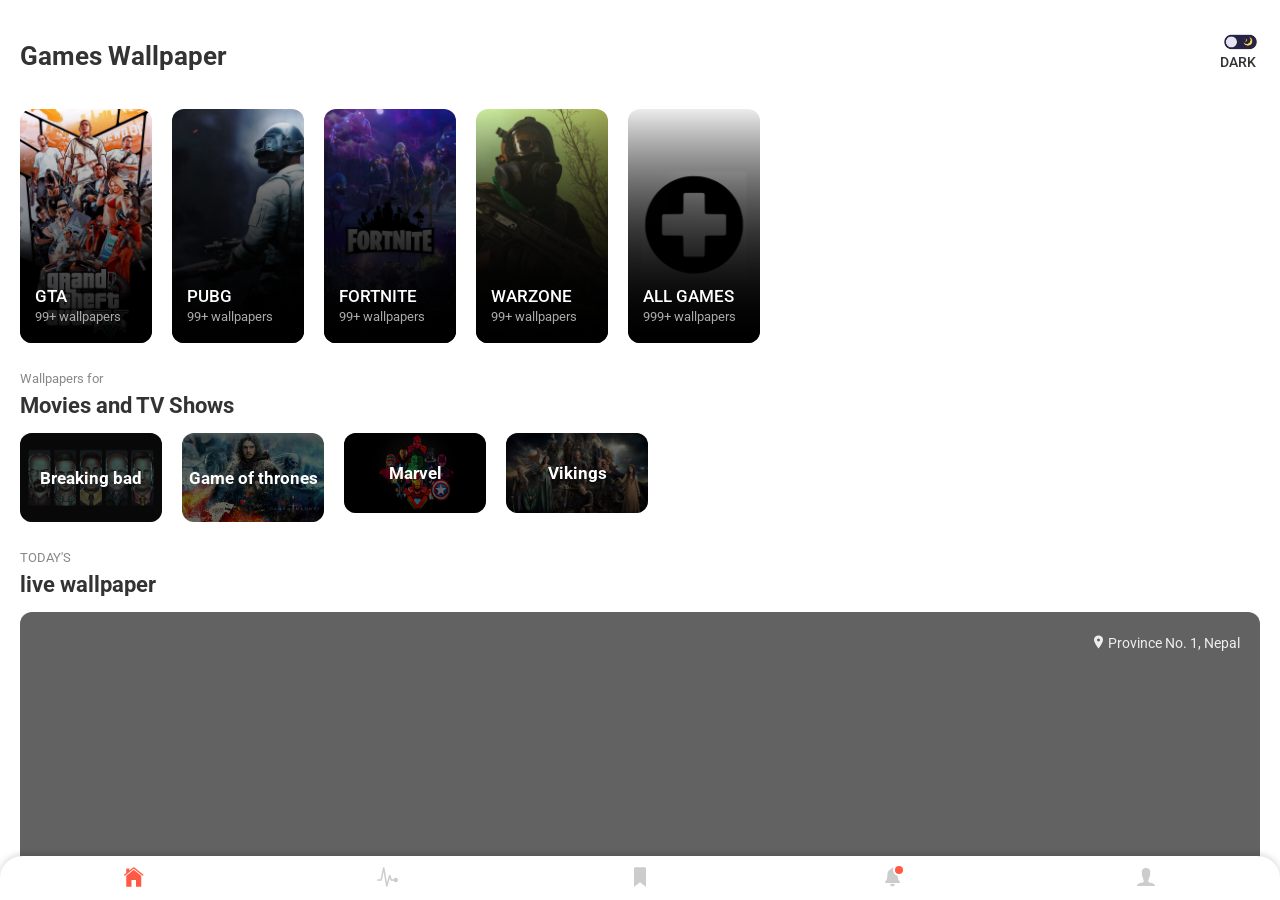
==== index.html @ e9802726 "Update index.html" ====
<!DOCTYPE html>
<html lang="en">
<head>
	<meta charset="UTF-8">
	<meta name="viewport" content="width=device-width, initial-scale=1.0">
	<meta name="apple-mobile-web-app-capable" content="yes">
	<meta name="apple-mobile-web-app-status-bar-style" content="default">
	<meta http-equiv="Content-Security-Policy" content="default-src * 'self' 'unsafe-inline' 'unsafe-eval' data: gap:">

	<link rel="icon" href="images/favicon.png">

	<link href="https://fonts.googleapis.com/css?family=Roboto:400,500,700,900&display=swap" rel="stylesheet">
	<title>WALLPAPER</title>
	<link rel="stylesheet" href="css/framework7.bundle.min.css">
	<link rel="stylesheet" href="css/ionicons.min.css">
	<link rel="stylesheet" href="css/style.css">
<style>

.page {
    background: #fff;
}

#loading {
  width: 100%;
  height: 100%;
  top: 0;
  left: 0;
  position: fixed;
  display: block;
  opacity: 0.7;
  background-color: #fff;
  z-index: 99;
  text-align: center;
}

#loading-image {
  position: absolute;
  top: 100px;
  left: 240px;
  z-index: 100;
}

</style>


</head>
<body >

	<div id="loading">
  <img id="loading-image" src="images/ajax-loader.gif" alt="Loading..." />
</div>
	<div id="app">

		<div class="view view-main view-init ios-edges" data-url="/">
			<div class="page page-home page-with-subnavbar">

				<div class="toolbar tabbar tabbar-labels toolbar-bottom">
					<div class="toolbar-inner">
						<a href="#tab-home" class="tab-link tab-link-active">
							<i class="icon ion-ios-home"></i>
						</a>
					
	                                              <a href="#tab-explore" class="tab-link">
                                        <i class="icon ion-ios-pulse"></i>
						</a>
						<a href="#tab-favorite" class="tab-link">
							<i class="icon ion-ios-bookmark"></i>
						</a>
						<a href="#tab-notification" class="tab-link">
							<span class="notification-point"></span>
							<i class="icon ion-ios-notifications"></i>
						</a>
						<a href="#tab-profile" class="tab-link">
							<i class="icon ion-ios-person"></i>
						</a>
					</div>
				</div>
				
				<div class="tabs">

					<div id="tab-home" class="tab tab-home tab-active">

						<!-- ========== TAB HOME ========== -->


						<div class="header-title">
							<div class="row">
								<div class="col-70">
									<div class="title-left">
										<span class="title-name"></span>
										<h2>Games Wallpaper</h2>
									</div>
								</div>
								<div class="col-30">
									<div class="profile-avatar">
											<a  onClick="parent.location='index-dark.html'">
											<div class="image">
												
												<img src="images/profile-dark.png" alt="">
                                                                                      
											</div>
  <h6>DARK</h6>
										</a>
									</div>
								</div>
							</div>
						</div>

						<div class="header-searchbar">
							
						</div>

						<div class="tour-category">
							<div class="swiper-container swiper-container-offset swiper-init" data-space-between="20" data-slides-per-view="auto">
								<div class="swiper-wrapper">
									<div class="swiper-slide">
										<a  onClick="parent.location='gta.html'">
											<div class="half-mask"></div>
											<img src="images/games/gta/3.jpeg" alt="">
											<div class="caption">
												<h4>GTA</h4>
												<span>99+ wallpapers</span>
											</div>
										</a>
									</div>
									<div class="swiper-slide">
								<a  onClick="parent.location='pubg.html'">
											<div class="half-mask"></div>
											<div class="half-mask"></div>
											<img src="images/games/pubg/main.jpeg" alt="">
											<div class="caption">
												<h4>PUBG</h4>
												<span>99+ wallpapers</span>
											</div>
										</a>
									</div>
									<div class="swiper-slide">
										<a  onClick="parent.location='fortnite.html'">
											<div class="half-mask"></div>
											<div class="half-mask"></div>
											<img src="images/games/fortnite/main.jpeg" alt="">
											<div class="caption">
												<h4>FORTNITE</h4>
												<span>99+ wallpapers</span>
											</div>
										</a>
									</div>
									<div class="swiper-slide">
											<a  onClick="parent.location='sasin.html'">
											<div class="half-mask"></div>
											<div class="half-mask"></div>
											<img src="images/games/warzone/main.jpeg" alt="">
											<div class="caption">
												<h4>WARZONE</h4>
												<span>99+ wallpapers</span>
											</div>
										</a>
									</div>
	<div class="swiper-slide">
											<a  onClick="parent.location='all.html'">
											<div class="half-mask"></div>
											<div class="half-mask"></div>
											<img src="images/games/more.jpeg" alt="">
											<div class="caption">
												<h4>ALL GAMES</h4>
												<span>999+ wallpapers</span>
											</div>
										</a>
									</div>
								</div>
							</div>
						</div>

						<div class="country-category">
							<div class="block-title">
								<span class="overline-title">Wallpapers for</span>
								<h3>Movies and TV Shows</h3>
							</div>
							<div class="swiper-container swiper-container-offset swiper-init" data-space-between="20" data-slides-per-view="auto">
								<div class="swiper-wrapper">
									<div class="swiper-slide">
										<a  onClick="parent.location='breaking.html'">
											<div class="full-mask"></div>
											<img src="images/movies/breaking/mian.jpeg" alt="">
											<div class="caption">
												<h4>Breaking bad</h4>
											</div>
										</a>
									</div>
									<div class="swiper-slide">
										<a  onClick="parent.location='got.html'">
											<div class="full-mask"></div>
											<img src="images/movies/got/main.jpeg" alt="">
											<div class="caption">
												<h4>Game of thrones</h4>
											</div>
										</a>
									</div>
									<div class="swiper-slide">
									<a  onClick="parent.location='marvel.html'">
											<div class="full-mask"></div>
											<img src="images/movies/marvel/main.jpeg" alt="">
											<div class="caption">
												<h4>Marvel</h4>
											</div>
										</a>
									</div>
									<div class="swiper-slide">
										<a  onClick="parent.location='vikings.html'">
											<div class="full-mask"></div>
											<img src="images/movies/vikings/main.jpeg" alt="">
											<div class="caption">
												<h4>Vikings</h4>
											</div>
										</a>
									</div>
								</div>
							</div>
						</div>

						<div class="popular-destination">
							<div class="block-title">
								<span class="overline-title">TODAY'S</span>
								<h3>live wallpaper</h3>
							</div>
							<div class="block">
								<div class="swiper-container swiper-init" data-pagination='{"el": ".swiper-pagination"}' data-space-between="20" data-slides-per-view="auto">
									<div class="swiper-pagination"></div>
									<div class="swiper-wrapper">
										<div class="swiper-slide">
											<div class="full-mask"></div>
											<img src="images/popular-destination1.jpg" alt="">
											<div class="caption">
												<a onClick="parent.location='https://i.pinimg.com/originals/2d/9d/d2/2d9dd28f3affd551d4a9cbb538f1740c.gif'"><h4 class="title-tour-large">Highest Mountain in the World</h4></a>
												<div class="rate-destination">
													<ul>
														<li><i class="icon ion-ios-star"></i></li>
														<li><i class="icon ion-ios-star"></i></li>
														<li><i class="icon ion-ios-star"></i></li>
														<li><i class="icon ion-ios-star"></i></li>
														<li><i class="icon ion-ios-star"></i></li>
														<li><span>4.5</span></li>
													</ul>
												</div>
												<div class="price-booking">
													<h5>$959 <span>/30 Days</span></h5>
												</div>
												<div class="wrap-button">
												<a  onClick="parent.location='https://i.pinimg.com/originals/2d/9d/d2/2d9dd28f3affd551d4a9cbb538f1740c.gif'">	<button class="button">Add to Plan</button> </a>
												</div>
											</div>
											<div class="location">
												<p><i class="icon ion-ios-pin"></i>Province No. 1, Nepal</p>
											</div>
										</div>
										<div class="swiper-slide">
											<div class="full-mask"></div>
											<img src="https://i.pinimg.com/originals/2d/9d/d2/2d9dd28f3affd551d4a9cbb538f1740c.gif" alt="">
											<div class="caption">
												<a href="/travel-details/"><h4 class="title-tour-large">Middle of a Beautiful Lake Tour</h4></a>
												<div class="rate-destination">
													<ul>
														<li><i class="icon ion-ios-star"></i></li>
														<li><i class="icon ion-ios-star"></i></li>
														<li><i class="icon ion-ios-star"></i></li>
														<li><i class="icon ion-ios-star"></i></li>
														<li><i class="icon ion-ios-star"></i></li>
														<li><span>4.5</span></li>
													</ul>
												</div>
												<div class="price-booking">
													<h5>$959 <span>/30 Days</span></h5>
												</div>
												<div class="wrap-button">
													<button href="https://i.pinimg.com/originals/2d/9d/d2/2d9dd28f3affd551d4a9cbb538f1740c.gif" class="button">Add to Plan</button>
												</div>
											</div>
											<div class="location">
												<p><i class="icon ion-ios-pin"></i>Province No. 1, Nepal</p>
											</div>
										</div>
										<div class="swiper-slide">
											<div class="full-mask"></div>
											<img src="images/popular-destination3.jpg" alt="">
											<div class="caption">
												<a href="/travel-details/"><h4 class="title-tour-large">Charming Underwater Park</h4></a>
												<div class="rate-destination">
													<ul>
														<li><i class="icon ion-ios-star"></i></li>
														<li><i class="icon ion-ios-star"></i></li>
														<li><i class="icon ion-ios-star"></i></li>
														<li><i class="icon ion-ios-star"></i></li>
														<li><i class="icon ion-ios-star"></i></li>
														<li><span>4.5</span></li>
													</ul>
												</div>
												<div class="price-booking">
													<h5>$959 <span>/30 Days</span></h5>
												</div>
												<div class="wrap-button">
													<button class="button">Add to Plan</button>
												</div>
											</div>
											<div class="location">
												<p><i class="icon ion-ios-pin"></i>Province No. 1, Nepal</p>
											</div>
										</div>
										<div class="swiper-slide">
											<div class="full-mask"></div>
											<img src="images/popular-destination4.jpg" alt="">
											<div class="caption">
												<a href="/travel-details/"><h4 class="title-tour-large">Down the Beauty of the Island</h4></a>
												<div class="rate-destination">
													<ul>
														<li><i class="icon ion-ios-star"></i></li>
														<li><i class="icon ion-ios-star"></i></li>
														<li><i class="icon ion-ios-star"></i></li>
														<li><i class="icon ion-ios-star"></i></li>
														<li><i class="icon ion-ios-star"></i></li>
														<li><span>4.5</span></li>
													</ul>
												</div>
												<div class="price-booking">
													<h5>$959 <span>/30 Days</span></h5>
												</div>
												<div class="wrap-button">
													<button class="button">Add to Plan</button>
												</div>
											</div>
											<div class="location">
												<p><i class="icon ion-ios-pin"></i>Province No. 1, Nepal</p>
											</div>
										</div>
									</div>
								</div>
							</div>
						</div>

						<div class="banner-offer">
							<div class="block">
								<div class="content">
									<img src="images/banner.png" alt="">
								</div>
							</div>
						</div>

						<div class="recommended-tour">
							<div class="block-title">
								<span class="overline-title">RECOMMENDED</span>
								<h3>For You</h3>
							</div>
							<div class="block">
								<div class="two-column-grid">
									<a href="/travel-details/">
										<div class="wrap-image">
											<div class="full-mask"></div>
											<img src="images/recommended1.jpg" alt="">
											<div class="caption">
												<h4>Underwater Tourism</h4>
												<div class="rate-destination">
													<ul>
														<li><i class="icon ion-ios-star"></i></li>
														<li><span>4.5</span></li>
													</ul>
												</div>
											</div>
											<div class="who-likes">
												<i class="icon ion-ios-heart"></i>
												<span>13050</span>
											</div>
										</div>
									</a>
									<a href="/travel-details/">
										<div class="wrap-image">
											<div class="full-mask"></div>
											<img src="images/recommended2.jpg" alt="">
											<div class="caption">
												<h4>The Pinnacle of Courage</h4>
												<div class="rate-destination">
													<ul>
														<li><i class="icon ion-ios-star"></i></li>
														<li><span>4.5</span></li>
													</ul>
												</div>
											</div>
											<div class="who-likes">
												<i class="icon ion-ios-heart"></i>
												<span>13050</span>
											</div>
										</div>
									</a>
									<a href="/travel-details/">
										<div class="wrap-image">
											<div class="full-mask"></div>
											<img src="images/recommended3.jpg" alt="">
											<div class="caption">
												<h4>Cliff Top Lodging With a Pool</h4>
												<div class="rate-destination">
													<ul>
														<li><i class="icon ion-ios-star"></i></li>
														<li><span>4.5</span></li>
													</ul>
												</div>
											</div>
											<div class="who-likes">
												<i class="icon ion-ios-heart"></i>
												<span>13050</span>
											</div>
										</div>
									</a>
									<a href="/travel-details/">
										<div class="wrap-image">
											<div class="full-mask"></div>
											<img src="images/recommended4.jpg" alt="">
											<div class="caption">
												<h4>The Best Ocean Waves</h4>
												<div class="rate-destination">
													<ul>
														<li><i class="icon ion-ios-star"></i></li>
														<li><span>4.5</span></li>
													</ul>
												</div>
											</div>
											<div class="who-likes">
												<i class="icon ion-ios-heart"></i>
												<span>13050</span>
											</div>
										</div>
									</a>
									<a href="/travel-details/">
										<div class="wrap-image">
											<div class="full-mask"></div>
											<img src="images/recommended5.jpg" alt="">
											<div class="caption">
												<h4>Night Culinary Tour</h4>
												<div class="rate-destination">
													<ul>
														<li><i class="icon ion-ios-star"></i></li>
														<li><span>4.5</span></li>
													</ul>
												</div>
											</div>
											<div class="who-likes">
												<i class="icon ion-ios-heart"></i>
												<span>13050</span>
											</div>
										</div>
									</a>
									<a href="/travel-details/">
										<div class="wrap-image">
											<div class="full-mask"></div>
											<img src="images/recommended6.jpg" alt="">
											<div class="caption">
												<h4>Beautiful and Cool Inn</h4>
												<div class="rate-destination">
													<ul>
														<li><i class="icon ion-ios-star"></i></li>
														<li><span>4.5</span></li>
													</ul>
												</div>
											</div>
											<div class="who-likes">
												<i class="icon ion-ios-heart"></i>
												<span>13050</span>
											</div>
										</div>
									</a>
								</div>
							</div>
						</div>

						<!-- ========== END TAB HOME ========== -->

					</div>

					<div id="tab-favorite" class="tab tab-favorite">
						<!-- ========== TAB FAVORITE ========== -->

						<div class="block-title">
							<span class="overline-title">FAVORITE</span>
							<h3>That you save</h3>
						</div>

						<div class="favorite-category">
							<div class="swiper-container swiper-container-offset swiper-init" data-space-between="20" data-slides-per-view="auto">
								<div class="swiper-wrapper">
									<div class="swiper-slide">
										<div class="content content-active">
											<span>Tour</span>
										</div>
									</div>
									<div class="swiper-slide">
										<div class="content">
											<span>Destination</span>
										</div>
									</div>
									<div class="swiper-slide">
										<div class="content">
											<span>Hotel</span>
										</div>
									</div>
									<div class="swiper-slide">
										<div class="content">
											<span>Activities</span>
										</div>
									</div>
									<div class="swiper-slide">
										<div class="content">
											<span>Restaurant</span>
										</div>
									</div>
									<div class="swiper-slide">
										<div class="content">
											<span>Lodging</span>
										</div>
									</div>
								</div>
							</div>
						</div>

						<div class="favorite-item">
							<div class="block">
								<div class="content">
									<div class="image">
										<img src="images/favorite1.jpg" alt="">
										<div class="favorite-icon">
											<i class="icon ion-ios-bookmark"></i>
										</div>
									</div>
									<div class="text">
										<a href="/travel-details/"><h4>Highest Mountain in the World</h4></a>
										<p class="location">
											<i class="icon ion-ios-pin"></i>
											Privince No. 1, Nepal
										</p>
										<div class="price-booking">
											<h5>$959 <span>/30 Days</span></h5>
										</div>
									</div>
								</div>

								<!-- divider space -->
								<div class="divider-space-content"></div>
								<!-- end divider space -->

								<div class="content">
									<div class="image">
										<img src="images/favorite2.jpg" alt="">
										<div class="favorite-icon">
											<i class="icon ion-ios-bookmark"></i>
										</div>
									</div>
									<div class="text">
										<a href="/travel-details/"><h4>Middle of a Beautiful Lake Tour</h4></a>
										<p class="location">
											<i class="icon ion-ios-pin"></i>
											Privince No. 1, Nepal
										</p>
										<div class="price-booking">
											<h5>$959 <span>/30 Days</span></h5>
										</div>
									</div>
								</div>

								<!-- divider space -->
								<div class="divider-space-content"></div>
								<!-- end divider space -->

								<div class="content">
									<div class="image">
										<img src="images/favorite3.jpg" alt="">
										<div class="favorite-icon">
											<i class="icon ion-ios-bookmark"></i>
										</div>
									</div>
									<div class="text">
										<a href="/travel-details/"><h4>Charming Underwater Park</h4></a>
										<p class="location">
											<i class="icon ion-ios-pin"></i>
											Privince No. 1, Nepal
										</p>
										<div class="price-booking">
											<h5>$959 <span>/30 Days</span></h5>
										</div>
									</div>
								</div>

								<!-- divider space -->
								<div class="divider-space-content"></div>
								<!-- end divider space -->

								<div class="content">
									<div class="image">
										<img src="images/favorite4.jpg" alt="">
										<div class="favorite-icon">
											<i class="icon ion-ios-bookmark"></i>
										</div>
									</div>
									<div class="text">
										<a href="/travel-details/"><h4>Charming Sunset Dots</h4></a>
										<p class="location">
											<i class="icon ion-ios-pin"></i>
											Privince No. 1, Nepal
										</p>
										<div class="price-booking">
											<h5>$959 <span>/30 Days</span></h5>
										</div>
									</div>
								</div>

							</div>
						</div>
						<!-- ========== END TAB FAVORITE ========== -->
					</div>

					<div id="tab-explore" class="tab tab-explore">
						<!-- ========== TAB EXPLORE ========== -->

						<div class="explore-header-slide">
							<div class="block-title">
								<span class="overline-title">EXPLORE</span>
								<h3>Explore the world</h3>
							</div>

							<div class="swiper-container swiper-container-offset swiper-init" data-space-between="20" data-slides-per-view="auto">
								<div class="swiper-wrapper">
									<div class="swiper-slide">
										<div class="half-mask half-mask-v"></div>
										<img src="images/mountain.jpg" alt="">
										<div class="caption">
											<h2>Explore Mountain</h2>
											<p>Explore mountains together around the world</p>
										</div>
									</div>
									<div class="swiper-slide">
										<div class="half-mask half-mask-v"></div>
										<img src="images/forest.jpg" alt="">
										<div class="caption">
											<h2>Explore Forest</h2>
											<p>Explore the Forest through various recreational activities</p>
										</div>
									</div>
									<div class="swiper-slide">
										<div class="half-mask half-mask-v"></div>
										<img src="images/beach.jpg" alt="">
										<div class="caption">
											<h2>Explore Beach</h2>
											<p>The best beaches & islands to explore</p>
										</div>
									</div>
								</div>
							</div>
						</div>

						<div class="explore-too">
							<div class="block-title">
								<h3>Explore Too</h3>
							</div>
							<div class="swiper-container swiper-container-offset swiper-init" data-space-between="20" data-slides-per-view="auto">
								<div class="swiper-wrapper">
									<div class="swiper-slide">
										<a href="/explore-category-place/">
											<div class="half-mask"></div>
											<img src="images/explore-too1.jpg" alt="">
											<div class="caption">
												<h4>Hotels</h4>
												<span>98 Hotels</span>
											</div>
										</a>
									</div>
									<div class="swiper-slide">
										<a href="/explore-category-place/">
											<div class="half-mask"></div>
											<img src="images/explore-too2.jpg" alt="">
											<div class="caption">
												<h4>Restaurants</h4>
												<span>210 Restaurants</span>
											</div>
										</a>
									</div>
									<div class="swiper-slide">
										<a href="/explore-category-place/">
											<div class="half-mask"></div>
											<img src="images/explore-too3.jpg" alt="">
											<div class="caption">
												<h4>Tours</h4>
												<span>1040 Tours</span>
											</div>
										</a>
									</div>
									<div class="swiper-slide">
										<a href="/explore-category-place/">
											<div class="half-mask"></div>
											<img src="images/explore-too4.jpg" alt="">
											<div class="caption">
												<h4>Lodging</h4>
												<span>140 Lodging</span>
											</div>
										</a>
									</div>
									<div class="swiper-slide">
										<a href="/explore-category-place/">
											<div class="half-mask"></div>
											<img src="images/explore-too5.jpg" alt="">
											<div class="caption">
												<h4>Activities</h4>
												<span>1400 Activities</span>
											</div>
										</a>
									</div>
								</div>
							</div>
						</div>

						<div class="country-category">
							<div class="block-title">
								<h3>Popular Destinations</h3>
							</div>
							<div class="swiper-container swiper-container-offset swiper-init" data-space-between="20" data-slides-per-view="auto">
								<div class="swiper-wrapper">
									<div class="swiper-slide">
										<a href="/country-details/">
											<div class="full-mask"></div>
											<img src="images/africa.jpg" alt="">
											<div class="caption">
												<h4>Africa</h4>
												<span>98 Tours</span>
											</div>
										</a>
									</div>
									<div class="swiper-slide">
										<a href="/country-details/">
											<div class="full-mask"></div>
											<img src="images/australia.jpg" alt="">
											<div class="caption">
												<h4>Australia</h4>
												<span>98 Tours</span>
											</div>
										</a>
									</div>
									<div class="swiper-slide">
										<a href="/country-details/">
											<div class="full-mask"></div>
											<img src="images/maldives.jpg" alt="">
											<div class="caption">
												<h4>Maldives</h4>
												<span>98 Tours</span>
											</div>
										</a>
									</div>
									<div class="swiper-slide">
										<a href="/country-details/">
											<div class="full-mask"></div>
											<img src="images/japan.jpg" alt="">
											<div class="caption">
												<h4>Japan</h4>
												<span>98 Tours</span>
											</div>
										</a>
									</div>
								</div>
							</div>
						</div>

						<div class="banner-offer">
							<div class="block">
								<div class="content">
									<img src="images/banner.png" alt="">
								</div>
							</div>
						</div>

						<div class="recommended-hotel">
							<div class="block-title">
								<h3>Recommended Hotel</h3>
							</div>
							<div class="swiper-container swiper-container-offset swiper-init" data-space-between="20" data-slides-per-view="auto">
								<div class="swiper-wrapper">
									<div class="swiper-slide">
										<img src="images/hotel-h1.jpg" alt="">
										<div class="text">
											<p class="location">
												<i class="icon ion-ios-pin"></i>
												South Africa
											</p>
											<h4>National Hotel of Africa</h4>
											<div class="price-booking">
												<h5>$95 <span>/Night</span></h5>
											</div>
										</div>
									</div>
									<div class="swiper-slide">
										<img src="images/hotel-h2.jpg" alt="">
										<div class="text">
											<p class="location">
												<i class="icon ion-ios-pin"></i>
												Australia
											</p>
											<h4>Little Airport Hotel</h4>
											<div class="price-booking">
												<h5>$105 <span>/Night</span></h5>
											</div>
										</div>
									</div>
									<div class="swiper-slide">
										<img src="images/hotel-h3.jpg" alt="">
										<div class="text">
											<p class="location">
												<i class="icon ion-ios-pin"></i>
												Maldivies
											</p>
											<h4>Panorama Hotel</h4>
											<div class="price-booking">
												<h5>$97 <span>/Night</span></h5>
											</div>
										</div>
									</div>
								</div>
							</div>
						</div>

						<!-- ========== END TAB EXPLORE ========== -->
					</div>

					<div id="tab-notification" class="tab tab-notification">
						<!-- ========== TAB NOTIFICATION ========== -->
						<div class="notifi">
							<div class="block">
								<div class="block-title">
									<div class="overline-title">
										<span>2 MIN AGO</span>
									</div>
								</div>
								<div class="content">
									<div class="notifi-icon">
										<i class="icon ion-ios-pricetag"></i>
									</div>
									<div class="text">
										<span class="notification-point"></span>
										<h5>Special offer - Up to 75%</h5>
										<p>Lorem ipsum dolor sit amet, consectetur adipisicing elit. Odio, libero.</p>
									</div>
								</div>

								<div class="block-title no-margin-horizontal">
									<div class="overline-title">
										<span>TODAY</span>
									</div>
								</div>
								<div class="content">
									<div class="notifi-icon">
										<i class="icon ion-ios-pricetags"></i>
									</div>
									<div class="text">
										<span class="notification-point"></span>
										<h5>Get flat 20% discount</h5>
										<p>Lorem ipsum dolor sit amet, consectetur adipisicing elit. Odio, libero.</p>
									</div>
								</div>

								<!-- divider space -->
								<div class="divider-space-text"></div>
								<!-- end divider space -->

								<div class="content">
									<div class="notifi-icon">
										<i class="icon ion-ios-sunny"></i>
									</div>
									<div class="text">
										<span class="notification-point"></span>
										<h5>Special offer - Summer sale</h5>
										<p>Lorem ipsum dolor sit amet, consectetur adipisicing elit. Odio, libero.</p>
									</div>
								</div>

								<div class="block-title no-margin-horizontal">
									<div class="overline-title">
										<span>3 DAYS AGO</span>
									</div>
								</div>
								<div class="content">
									<div class="notifi-icon">
										<i class="icon ion-ios-pricetag"></i>
									</div>
									<div class="text">
										<h5>Mega travel sale</h5>
										<p>Lorem ipsum dolor sit amet, consectetur adipisicing elit. Odio, libero.</p>
									</div>
								</div>

								<!-- divider space -->
								<div class="divider-space-text"></div>
								<!-- end divider space -->

								<div class="content">
									<div class="notifi-icon">
										<i class="icon ion-ios-bed"></i>
									</div>
									<div class="text">
										<h5>Special offer - Nature hotel</h5>
										<p>Lorem ipsum dolor sit amet, consectetur adipisicing elit. Odio, libero.</p>
									</div>
								</div>

								<!-- divider space -->
								<div class="divider-space-text"></div>
								<!-- end divider space -->

								<div class="content">
									<div class="notifi-icon">
										<i class="icon ion-ios-pin"></i>
									</div>
									<div class="text">
										<h5>Africa only - Get all activities</h5>
										<p>Lorem ipsum dolor sit amet, consectetur adipisicing elit. Odio, libero.</p>
									</div>
								</div>
							</div>
						</div>
						<!-- ========== END TAB NOTIFICATION ========== -->
					</div>

					<div id="tab-profile" class="tab tab-profile">
						<!-- ========== TAB PROFILE ========== -->
						<div class="header-image">
							<img src="images/bg-profile.jpg" alt="">
						</div>
						<div class="profile-avatar-name">
							<div class="block">
								<img src="images/profile.jpg" alt="">
								<ul>
									<li>
										<div class="title-name">
											<h4>Brezee Tomsk</h4>
											<div class="location">
												<p><i class="icon ion-ios-pin"></i>Province No. 1, Nepal</p>
											</div>
										</div>
									</li>
									<li>
										<div class="icon-edit">
											<a href="/profile-settings/">
												<i class="icon ion-ios-settings"></i>
											</a>
										</div>
									</li>
								</ul>
							</div>
						</div>
						<div class="profile-statistics">
							<div class="block">
								<div class="row">
									<div class="col-33">
										<div class="content">
											<h5>35</h5>
											<p>Trips</p>
										</div>
									</div>
									<div class="col-33">
										<div class="content">
											<h5>90</h5>
											<p>Favorites</p>
										</div>
									</div>
									<div class="col-33">
										<div class="content">
											<h5>211</h5>
											<p>Photos</p>
										</div>
									</div>
								</div>
							</div>
						</div>

						<div class="trip-history">
							<div class="block-title">
								<h3>My Trip History</h3>
							</div>
							<div class="swiper-container swiper-container-offset swiper-init" data-space-between="20" data-slides-per-view="auto">
								<div class="swiper-wrapper">
									<div class="swiper-slide">
										<div class="half-mask"></div>
										<img src="images/mountain.jpg" alt="">
										<div class="caption">
											<h4>Mountain</h4>
											<div class="location">
												<p><i class="icon ion-ios-pin"></i>Japan</p>
											</div>
										</div>
										<div class="trip-amount">
											<span><i class="icon ion-ios-checkbox-outline"></i>5</span>
										</div>
									</div>
									<div class="swiper-slide">
										<div class="half-mask"></div>
										<img src="images/beach.jpg" alt="">
										<div class="caption">
											<h4>Beach</h4>
											<div class="location">
												<p><i class="icon ion-ios-pin"></i>New York</p>
											</div>
										</div>
										<div class="trip-amount">
											<span><i class="icon ion-ios-checkbox-outline"></i>10</span>
										</div>
									</div>
									<div class="swiper-slide">
										<div class="half-mask"></div>
										<img src="images/landscape.jpg" alt="">
										<div class="caption">
											<h4>Landscape</h4>
											<div class="location">
												<p><i class="icon ion-ios-pin"></i>India</p>
											</div>
										</div>
										<div class="trip-amount">
											<span><i class="icon ion-ios-checkbox-outline"></i>25</span>
										</div>
									</div>
									<div class="swiper-slide">
										<div class="half-mask"></div>
										<img src="images/forest.jpg" alt="">
										<div class="caption">
											<h4>Forest</h4>
											<div class="location">
												<p><i class="icon ion-ios-pin"></i>India</p>
											</div>
										</div>
										<div class="trip-amount">
											<span><i class="icon ion-ios-checkbox-outline"></i>3</span>
										</div>
									</div>
								</div>
							</div>
						</div>

						<div class="banner-offer">
							<div class="block">
								<div class="content">
									<img src="images/banner.png" alt="">
								</div>
							</div>
						</div>

						<div class="menu-list">
							<div class="block">
								<div class="list">
									<ul>
										<li>
											<a href="/gallery/" class="item-link item-content">
												<div class="item-media"><i class="icon ion-ios-images"></i></div>
												<div class="item-inner">
													<div class="item-title">My Gallery</div>
												</div>
											</a>
										</li>
										<li>
											<a href="/notification/" class="item-link item-content">
												<div class="item-media"><i class="icon ion-ios-notifications"></i></div>
												<div class="item-inner">
													<div class="item-title">Notification</div>
												</div>
											</a>
										</li>
										<li>
											<a href="/language/" class="item-link item-content">
												<div class="item-media"><i class="icon ion-ios-globe"></i></div>
												<div class="item-inner">
													<div class="item-title">Language</div>
													<div class="item-after">English</div>
												</div>
											</a>
										</li>
										<li>
											<a href="/settings/" class="item-link item-content">
												<div class="item-media"><i class="icon ion-ios-settings"></i></div>
												<div class="item-inner">
													<div class="item-title">Settings</div>
												</div>
											</a>
										</li>
									</ul>
								</div>

								<!-- divider space -->
								<div class="divider-space-text"></div>
								<!-- end divider space -->

								<div class="list">
									<ul>
										<li>
											<a href="/privacy/" class="item-link item-content">
												<div class="item-media"><i class="icon ion-ios-lock"></i></div>
												<div class="item-inner">
													<div class="item-title">Privacy</div>
												</div>
											</a>
										</li>
										<li>
											<a href="/help/" class="item-link item-content">
												<div class="item-media"><i class="icon ion-ios-help-circle-outline"></i></div>
												<div class="item-inner">
													<div class="item-title">Help</div>
												</div>
											</a>
										</li>
										<li>
											<a href="/about-us/" class="item-link item-content">
												<div class="item-media"><i class="icon ion-ios-information-circle-outline"></i></div>
												<div class="item-inner">
													<div class="item-title">About Us</div>
												</div>
											</a>
										</li>
										<li>
											<a href="#" class="item-link item-content">
												<div class="item-media"><i class="icon ion-ios-log-out"></i></div>
												<div class="item-inner">
													<div class="item-title">Logout</div>
												</div>
											</a>
										</li>
									</ul>
								</div>
							</div>
						</div>
						<!-- ========== END TAB PROFILE ========== -->
					</div>

				</div>
				
			</div>
		</div>
	</div>

	<!-- script -->
<script>
  $(window).load(function() {
    $('#loading').hide();
  });
</script>
	<script src="js/framework7.bundle.min.js"></script>
	<script src="js/routes.js"></script>
	<script src="js/app.js"></script>
	<!-- end script -->

</body>
</html>
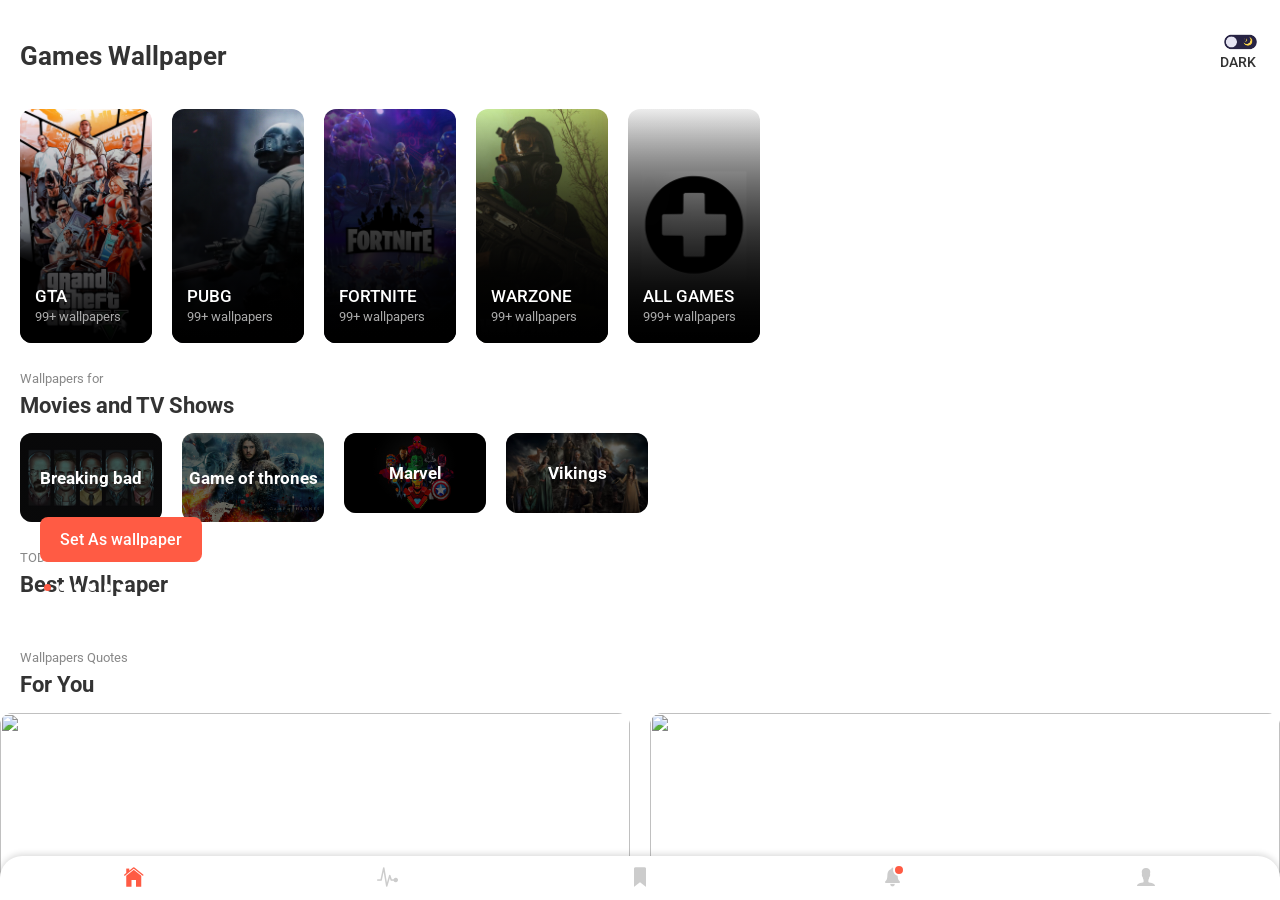
==== commit bf76e048: "Update index.html" ====
--- a/index.html
+++ b/index.html
@@ -47,7 +47,7 @@
 <body >
 
 	<div id="loading">
-  <img id="loading-image" src="images/ajax-loader.gif" alt="Loading..." />
+  <img id="loading-image" src="spin.gif" alt="Loading..." />
 </div>
 	<div id="app">
 
@@ -221,254 +221,241 @@
 						<div class="popular-destination">
 							<div class="block-title">
 								<span class="overline-title">TODAY'S</span>
-								<h3>live wallpaper</h3>
+								<h3>Best Wallpaper</h3>
 							</div>
 							<div class="block">
 								<div class="swiper-container swiper-init" data-pagination='{"el": ".swiper-pagination"}' data-space-between="20" data-slides-per-view="auto">
 									<div class="swiper-pagination"></div>
 									<div class="swiper-wrapper">
 										<div class="swiper-slide">
-											<div class="full-mask"></div>
-											<img src="images/popular-destination1.jpg" alt="">
-											<div class="caption">
-												<a onClick="parent.location='https://i.pinimg.com/originals/2d/9d/d2/2d9dd28f3affd551d4a9cbb538f1740c.gif'"><h4 class="title-tour-large">Highest Mountain in the World</h4></a>
-												<div class="rate-destination">
-													<ul>
-														<li><i class="icon ion-ios-star"></i></li>
-														<li><i class="icon ion-ios-star"></i></li>
-														<li><i class="icon ion-ios-star"></i></li>
-														<li><i class="icon ion-ios-star"></i></li>
-														<li><i class="icon ion-ios-star"></i></li>
-														<li><span>4.5</span></li>
-													</ul>
-												</div>
-												<div class="price-booking">
-													<h5>$959 <span>/30 Days</span></h5>
-												</div>
+									
+											<img src="images/home/best/1.jpeg" alt="">
+											<div class="caption">
+											
+												<div class="rate-destination">
+											
+												</div>
+												
 												<div class="wrap-button">
-												<a  onClick="parent.location='https://i.pinimg.com/originals/2d/9d/d2/2d9dd28f3affd551d4a9cbb538f1740c.gif'">	<button class="button">Add to Plan</button> </a>
+												<a  onClick="parent.location='images/home/best/1.jpeg'">	<button class="button">Set As wallpaper</button> </a>
 												</div>
 											</div>
 											<div class="location">
-												<p><i class="icon ion-ios-pin"></i>Province No. 1, Nepal</p>
 											</div>
 										</div>
 										<div class="swiper-slide">
-											<div class="full-mask"></div>
-											<img src="https://i.pinimg.com/originals/2d/9d/d2/2d9dd28f3affd551d4a9cbb538f1740c.gif" alt="">
-											<div class="caption">
-												<a href="/travel-details/"><h4 class="title-tour-large">Middle of a Beautiful Lake Tour</h4></a>
-												<div class="rate-destination">
-													<ul>
-														<li><i class="icon ion-ios-star"></i></li>
-														<li><i class="icon ion-ios-star"></i></li>
-														<li><i class="icon ion-ios-star"></i></li>
-														<li><i class="icon ion-ios-star"></i></li>
-														<li><i class="icon ion-ios-star"></i></li>
-														<li><span>4.5</span></li>
-													</ul>
-												</div>
-												<div class="price-booking">
-													<h5>$959 <span>/30 Days</span></h5>
-												</div>
+									
+											<img src="images/home/best/2.jpeg" alt="">
+											<div class="caption">
+											
+												<div class="rate-destination">
+											
+												</div>
+												
 												<div class="wrap-button">
-													<button href="https://i.pinimg.com/originals/2d/9d/d2/2d9dd28f3affd551d4a9cbb538f1740c.gif" class="button">Add to Plan</button>
+												<a  onClick="parent.location='images/home/best/2.jpeg'">	<button class="button">Set As wallpaper</button> </a>
 												</div>
 											</div>
 											<div class="location">
-												<p><i class="icon ion-ios-pin"></i>Province No. 1, Nepal</p>
 											</div>
 										</div>
 										<div class="swiper-slide">
-											<div class="full-mask"></div>
-											<img src="images/popular-destination3.jpg" alt="">
-											<div class="caption">
-												<a href="/travel-details/"><h4 class="title-tour-large">Charming Underwater Park</h4></a>
-												<div class="rate-destination">
-													<ul>
-														<li><i class="icon ion-ios-star"></i></li>
-														<li><i class="icon ion-ios-star"></i></li>
-														<li><i class="icon ion-ios-star"></i></li>
-														<li><i class="icon ion-ios-star"></i></li>
-														<li><i class="icon ion-ios-star"></i></li>
-														<li><span>4.5</span></li>
-													</ul>
-												</div>
-												<div class="price-booking">
-													<h5>$959 <span>/30 Days</span></h5>
-												</div>
+									
+											<img src="images/home/best/3.jpeg" alt="">
+											<div class="caption">
+										
+												<div class="rate-destination">
+											
+												</div>
+												
 												<div class="wrap-button">
-													<button class="button">Add to Plan</button>
+												<a  onClick="parent.location='images/home/best/3.jpeg'">	<button class="button">Set As wallpaper</button> </a>
 												</div>
 											</div>
 											<div class="location">
-												<p><i class="icon ion-ios-pin"></i>Province No. 1, Nepal</p>
 											</div>
 										</div>
 										<div class="swiper-slide">
-											<div class="full-mask"></div>
-											<img src="images/popular-destination4.jpg" alt="">
-											<div class="caption">
-												<a href="/travel-details/"><h4 class="title-tour-large">Down the Beauty of the Island</h4></a>
-												<div class="rate-destination">
-													<ul>
-														<li><i class="icon ion-ios-star"></i></li>
-														<li><i class="icon ion-ios-star"></i></li>
-														<li><i class="icon ion-ios-star"></i></li>
-														<li><i class="icon ion-ios-star"></i></li>
-														<li><i class="icon ion-ios-star"></i></li>
-														<li><span>4.5</span></li>
-													</ul>
-												</div>
-												<div class="price-booking">
-													<h5>$959 <span>/30 Days</span></h5>
-												</div>
+									
+											<img src="images/home/best/4.jpeg" alt="">
+											<div class="caption">
+												
+												<div class="rate-destination">
+											
+												</div>
+												
 												<div class="wrap-button">
-													<button class="button">Add to Plan</button>
+												<a  onClick="parent.location='images/home/best/4.jpeg'">	<button class="button">Set as wallpaper</button> </a>
 												</div>
 											</div>
 											<div class="location">
-												<p><i class="icon ion-ios-pin"></i>Province No. 1, Nepal</p>
-											</div>
-										</div>
-									</div>
-								</div>
-							</div>
-						</div>
-
-						<div class="banner-offer">
-							<div class="block">
-								<div class="content">
-									<img src="images/banner.png" alt="">
-								</div>
-							</div>
-						</div>
+											</div>
+										</div>
+										<div class="swiper-slide">
+									
+											<img src="images/home/best/5.jpeg" alt="">
+											<div class="caption">
+												
+												<div class="rate-destination">
+											
+												</div>
+												
+												<div class="wrap-button">
+												<a  onClick="parent.location='images/home/best/5.jpeg'">	<button class="button">Set As wallpaper</button> </a>
+												</div>
+											</div>
+											<div class="location">
+											</div>
+										</div>
+										<div class="swiper-slide">
+									
+											<img src="images/home/best/6.jpeg" alt="">
+											<div class="caption">
+										
+												<div class="rate-destination">
+											
+												</div>
+												
+												<div class="wrap-button">
+												<a  onClick="parent.location='images/home/best/6.jpeg'">	<button class="button">Set As wallpaper</button> </a>
+												</div>
+											</div>
+											<div class="location">
+											</div>
+										</div>
+									</div>
+								</div>
+							</div>
+						</div>
+
+				
 
 						<div class="recommended-tour">
 							<div class="block-title">
-								<span class="overline-title">RECOMMENDED</span>
+								<span class="overline-title">Wallpapers Quotes</span>
 								<h3>For You</h3>
-							</div>
-							<div class="block">
+
+							</div>
+
+							
 								<div class="two-column-grid">
-									<a href="/travel-details/">
+							<a  onClick="parent.location='images/home/qt/1.jpeg'">
 										<div class="wrap-image">
-											<div class="full-mask"></div>
-											<img src="images/recommended1.jpg" alt="">
-											<div class="caption">
-												<h4>Underwater Tourism</h4>
+										
+											<img src="images/home/qt/1.jpeg" alt="">
+											<div class="caption">
+												<h4></h4>
 												<div class="rate-destination">
 													<ul>
-														<li><i class="icon ion-ios-star"></i></li>
-														<li><span>4.5</span></li>
+														
+														<li><span></span></li>
 													</ul>
 												</div>
 											</div>
 											<div class="who-likes">
-												<i class="icon ion-ios-heart"></i>
-												<span>13050</span>
+												
+												<span></span>
 											</div>
 										</div>
 									</a>
-									<a href="/travel-details/">
+									<a  onClick="parent.location='images/home/qt/2.jpeg'">
 										<div class="wrap-image">
-											<div class="full-mask"></div>
-											<img src="images/recommended2.jpg" alt="">
-											<div class="caption">
-												<h4>The Pinnacle of Courage</h4>
+										
+											<img src="images/home/qt/2.jpeg" alt="">
+											<div class="caption">
+												<h4></h4>
 												<div class="rate-destination">
 													<ul>
-														<li><i class="icon ion-ios-star"></i></li>
-														<li><span>4.5</span></li>
+														
+														<li><span></span></li>
 													</ul>
 												</div>
 											</div>
 											<div class="who-likes">
-												<i class="icon ion-ios-heart"></i>
-												<span>13050</span>
+												
+												<span></span>
 											</div>
 										</div>
 									</a>
-									<a href="/travel-details/">
+									<a  onClick="parent.location='images/home/qt/3.jpeg'">
+								<div class="wrap-image">
+										
+											<img src="images/home/qt/3.jpeg" alt="">
+											<div class="caption">
+												<h4></h4>
+												<div class="rate-destination">
+													<ul>
+														
+														<li><span></span></li>
+													</ul>
+												</div>
+											</div>
+											<div class="who-likes">
+												
+												<span></span>
+											</div>
+										</div>
+									</a>
+									<a  onClick="parent.location='images/home/qt/4.jpeg'">
 										<div class="wrap-image">
-											<div class="full-mask"></div>
-											<img src="images/recommended3.jpg" alt="">
-											<div class="caption">
-												<h4>Cliff Top Lodging With a Pool</h4>
+										
+											<img src="images/home/qt/4.jpeg" alt="">
+											<div class="caption">
+												<h4></h4>
 												<div class="rate-destination">
 													<ul>
-														<li><i class="icon ion-ios-star"></i></li>
-														<li><span>4.5</span></li>
+														
+														<li><span></span></li>
 													</ul>
 												</div>
 											</div>
 											<div class="who-likes">
-												<i class="icon ion-ios-heart"></i>
-												<span>13050</span>
+												
+												<span></span>
 											</div>
 										</div>
 									</a>
-									<a href="/travel-details/">
+								<a  onClick="parent.location='images/home/qt/5.jpeg'">
 										<div class="wrap-image">
-											<div class="full-mask"></div>
-											<img src="images/recommended4.jpg" alt="">
-											<div class="caption">
-												<h4>The Best Ocean Waves</h4>
+										
+											<img src="images/home/qt/5.jpeg" alt="">
+											<div class="caption">
+												<h4></h4>
 												<div class="rate-destination">
 													<ul>
-														<li><i class="icon ion-ios-star"></i></li>
-														<li><span>4.5</span></li>
+														
+														<li><span></span></li>
 													</ul>
 												</div>
 											</div>
 											<div class="who-likes">
-												<i class="icon ion-ios-heart"></i>
-												<span>13050</span>
+												
+												<span></span>
 											</div>
 										</div>
 									</a>
-									<a href="/travel-details/">
+									<a  onClick="parent.location='images/home/qt/6.jpeg'">
 										<div class="wrap-image">
-											<div class="full-mask"></div>
-											<img src="images/recommended5.jpg" alt="">
-											<div class="caption">
-												<h4>Night Culinary Tour</h4>
+										
+											<img src="images/home/qt/6.jpeg" alt="">
+											<div class="caption">
+												<h4></h4>
 												<div class="rate-destination">
 													<ul>
-														<li><i class="icon ion-ios-star"></i></li>
-														<li><span>4.5</span></li>
+														
+														<li><span></span></li>
 													</ul>
 												</div>
 											</div>
 											<div class="who-likes">
-												<i class="icon ion-ios-heart"></i>
-												<span>13050</span>
+												
+												<span></span>
 											</div>
 										</div>
 									</a>
-									<a href="/travel-details/">
-										<div class="wrap-image">
-											<div class="full-mask"></div>
-											<img src="images/recommended6.jpg" alt="">
-											<div class="caption">
-												<h4>Beautiful and Cool Inn</h4>
-												<div class="rate-destination">
-													<ul>
-														<li><i class="icon ion-ios-star"></i></li>
-														<li><span>4.5</span></li>
-													</ul>
-												</div>
-											</div>
-											<div class="who-likes">
-												<i class="icon ion-ios-heart"></i>
-												<span>13050</span>
-											</div>
-										</div>
-									</a>
-								</div>
-							</div>
-						</div>
-
+</div>
+								
+</div>
 						<!-- ========== END TAB HOME ========== -->
 
 					</div>
@@ -922,148 +909,22 @@
 
 					<div id="tab-profile" class="tab tab-profile">
 						<!-- ========== TAB PROFILE ========== -->
-						<div class="header-image">
-							<img src="images/bg-profile.jpg" alt="">
-						</div>
-						<div class="profile-avatar-name">
-							<div class="block">
-								<img src="images/profile.jpg" alt="">
-								<ul>
-									<li>
-										<div class="title-name">
-											<h4>Brezee Tomsk</h4>
-											<div class="location">
-												<p><i class="icon ion-ios-pin"></i>Province No. 1, Nepal</p>
-											</div>
-										</div>
-									</li>
-									<li>
-										<div class="icon-edit">
-											<a href="/profile-settings/">
-												<i class="icon ion-ios-settings"></i>
-											</a>
-										</div>
-									</li>
-								</ul>
-							</div>
-						</div>
-						<div class="profile-statistics">
-							<div class="block">
-								<div class="row">
-									<div class="col-33">
-										<div class="content">
-											<h5>35</h5>
-											<p>Trips</p>
-										</div>
-									</div>
-									<div class="col-33">
-										<div class="content">
-											<h5>90</h5>
-											<p>Favorites</p>
-										</div>
-									</div>
-									<div class="col-33">
-										<div class="content">
-											<h5>211</h5>
-											<p>Photos</p>
-										</div>
-									</div>
-								</div>
-							</div>
-						</div>
-
-						<div class="trip-history">
-							<div class="block-title">
-								<h3>My Trip History</h3>
-							</div>
-							<div class="swiper-container swiper-container-offset swiper-init" data-space-between="20" data-slides-per-view="auto">
-								<div class="swiper-wrapper">
-									<div class="swiper-slide">
-										<div class="half-mask"></div>
-										<img src="images/mountain.jpg" alt="">
-										<div class="caption">
-											<h4>Mountain</h4>
-											<div class="location">
-												<p><i class="icon ion-ios-pin"></i>Japan</p>
-											</div>
-										</div>
-										<div class="trip-amount">
-											<span><i class="icon ion-ios-checkbox-outline"></i>5</span>
-										</div>
-									</div>
-									<div class="swiper-slide">
-										<div class="half-mask"></div>
-										<img src="images/beach.jpg" alt="">
-										<div class="caption">
-											<h4>Beach</h4>
-											<div class="location">
-												<p><i class="icon ion-ios-pin"></i>New York</p>
-											</div>
-										</div>
-										<div class="trip-amount">
-											<span><i class="icon ion-ios-checkbox-outline"></i>10</span>
-										</div>
-									</div>
-									<div class="swiper-slide">
-										<div class="half-mask"></div>
-										<img src="images/landscape.jpg" alt="">
-										<div class="caption">
-											<h4>Landscape</h4>
-											<div class="location">
-												<p><i class="icon ion-ios-pin"></i>India</p>
-											</div>
-										</div>
-										<div class="trip-amount">
-											<span><i class="icon ion-ios-checkbox-outline"></i>25</span>
-										</div>
-									</div>
-									<div class="swiper-slide">
-										<div class="half-mask"></div>
-										<img src="images/forest.jpg" alt="">
-										<div class="caption">
-											<h4>Forest</h4>
-											<div class="location">
-												<p><i class="icon ion-ios-pin"></i>India</p>
-											</div>
-										</div>
-										<div class="trip-amount">
-											<span><i class="icon ion-ios-checkbox-outline"></i>3</span>
-										</div>
-									</div>
-								</div>
-							</div>
-						</div>
-
-						<div class="banner-offer">
-							<div class="block">
-								<div class="content">
-									<img src="images/banner.png" alt="">
-								</div>
-							</div>
-						</div>
-
+			
 						<div class="menu-list">
 							<div class="block">
 								<div class="list">
 									<ul>
 										<li>
-											<a href="/gallery/" class="item-link item-content">
+											<a onClick="parent.location='gallery.html'" class="item-link item-content">
 												<div class="item-media"><i class="icon ion-ios-images"></i></div>
 												<div class="item-inner">
 													<div class="item-title">My Gallery</div>
 												</div>
 											</a>
 										</li>
+								
 										<li>
-											<a href="/notification/" class="item-link item-content">
-												<div class="item-media"><i class="icon ion-ios-notifications"></i></div>
-												<div class="item-inner">
-													<div class="item-title">Notification</div>
-												</div>
-											</a>
-										</li>
-										<li>
-											<a href="/language/" class="item-link item-content">
+											<a onClick="parent.location='language.html'" class="item-link item-content">
 												<div class="item-media"><i class="icon ion-ios-globe"></i></div>
 												<div class="item-inner">
 													<div class="item-title">Language</div>
@@ -1071,14 +932,7 @@
 												</div>
 											</a>
 										</li>
-										<li>
-											<a href="/settings/" class="item-link item-content">
-												<div class="item-media"><i class="icon ion-ios-settings"></i></div>
-												<div class="item-inner">
-													<div class="item-title">Settings</div>
-												</div>
-											</a>
-										</li>
+								
 									</ul>
 								</div>
 
@@ -1089,7 +943,7 @@
 								<div class="list">
 									<ul>
 										<li>
-											<a href="/privacy/" class="item-link item-content">
+											<a onClick="parent.location='privacy.html'" class="item-link item-content">
 												<div class="item-media"><i class="icon ion-ios-lock"></i></div>
 												<div class="item-inner">
 													<div class="item-title">Privacy</div>
@@ -1097,7 +951,7 @@
 											</a>
 										</li>
 										<li>
-											<a href="/help/" class="item-link item-content">
+											<a onClick="parent.location='help.html'" class="item-link item-content">
 												<div class="item-media"><i class="icon ion-ios-help-circle-outline"></i></div>
 												<div class="item-inner">
 													<div class="item-title">Help</div>
@@ -1105,7 +959,7 @@
 											</a>
 										</li>
 										<li>
-											<a href="/about-us/" class="item-link item-content">
+											<a onClick="parent.location='about.html'" class="item-link item-content">
 												<div class="item-media"><i class="icon ion-ios-information-circle-outline"></i></div>
 												<div class="item-inner">
 													<div class="item-title">About Us</div>
@@ -1113,7 +967,7 @@
 											</a>
 										</li>
 										<li>
-											<a href="#" class="item-link item-content">
+											<a onClick="parent.location='out.html'" class="item-link item-content">
 												<div class="item-media"><i class="icon ion-ios-log-out"></i></div>
 												<div class="item-inner">
 													<div class="item-title">Logout</div>
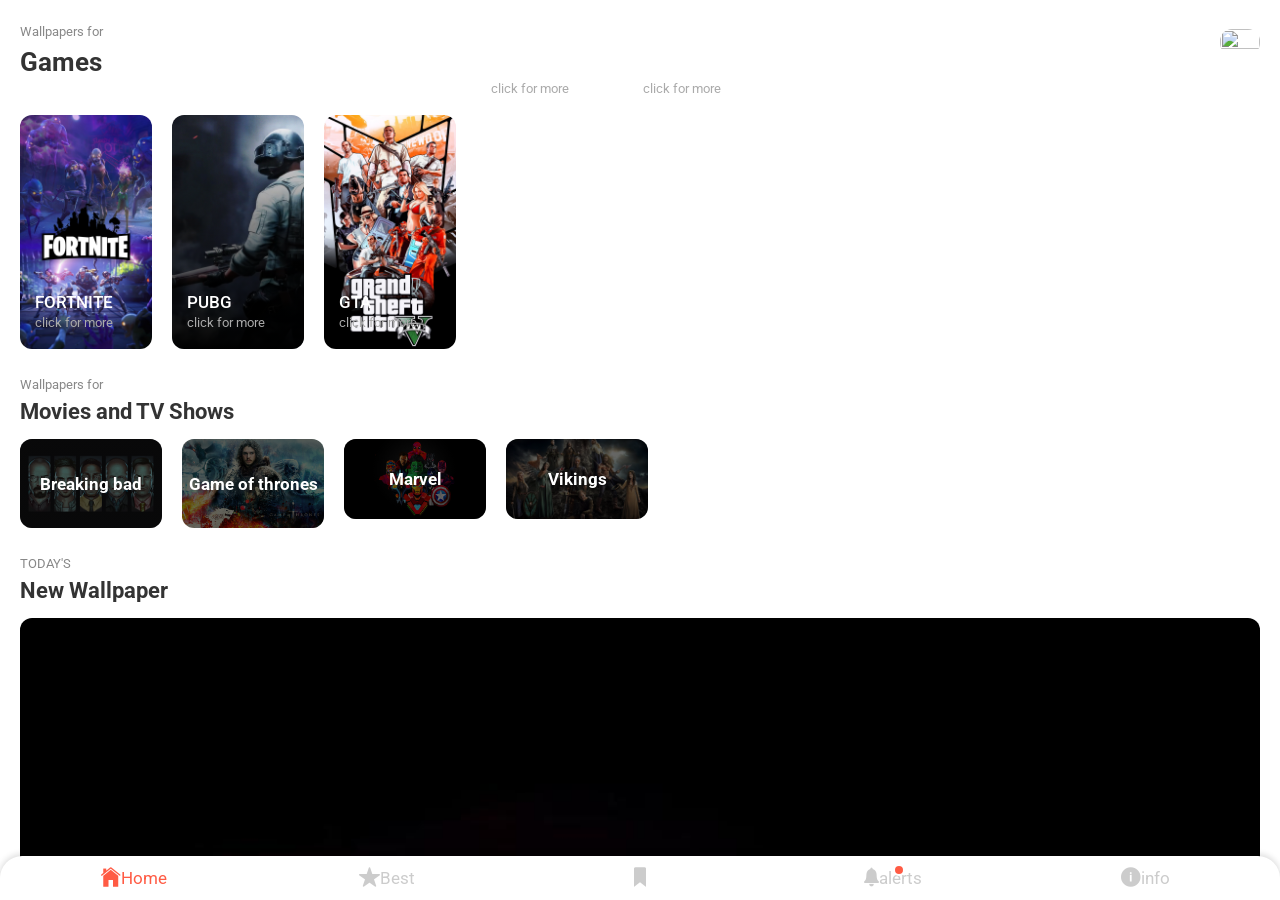
==== commit fcb01f4d: "Update index.html" ====
--- a/index.html
+++ b/index.html
@@ -40,15 +40,23 @@
   z-index: 100;
 }
 
+label {
+  background-color: indigo;
+  color: white;
+  padding: 0.5rem;
+  font-family: sans-serif;
+  border-radius: 0.3rem;
+  cursor: pointer;
+  margin-top: 1rem;
+}
+
 </style>
 
 
 </head>
 <body >
 
-	<div id="loading">
-  <img id="loading-image" src="spin.gif" alt="Loading..." />
-</div>
+
 	<div id="app">
 
 		<div class="view view-main view-init ios-edges" data-url="/">
@@ -58,10 +66,12 @@
 					<div class="toolbar-inner">
 						<a href="#tab-home" class="tab-link tab-link-active">
 							<i class="icon ion-ios-home"></i>
+<p>Home</p>
 						</a>
 					
 	                                              <a href="#tab-explore" class="tab-link">
-                                        <i class="icon ion-ios-pulse"></i>
+                                        <i class="icon ion-ios-star"></i>
+<p>Best</p>
 						</a>
 						<a href="#tab-favorite" class="tab-link">
 							<i class="icon ion-ios-bookmark"></i>
@@ -69,9 +79,11 @@
 						<a href="#tab-notification" class="tab-link">
 							<span class="notification-point"></span>
 							<i class="icon ion-ios-notifications"></i>
+<p>alerts</p>
 						</a>
 						<a href="#tab-profile" class="tab-link">
-							<i class="icon ion-ios-person"></i>
+							<i class="icon ion-ios-information-circle"></i>
+<p>info</p>
 						</a>
 					</div>
 				</div>
@@ -87,19 +99,19 @@
 							<div class="row">
 								<div class="col-70">
 									<div class="title-left">
-										<span class="title-name"></span>
-										<h2>Games Wallpaper</h2>
+										<span class="title-name">Wallpapers for</span>
+										<h2>Games</h2>
 									</div>
 								</div>
 								<div class="col-30">
 									<div class="profile-avatar">
-											<a  onClick="parent.location='index-dark.html'">
+											
 											<div class="image">
 												
-												<img src="images/profile-dark.png" alt="">
+												<img src="" alt="">
                                                                                       
 											</div>
-  <h6>DARK</h6>
+  
 										</a>
 									</div>
 								</div>
@@ -114,56 +126,55 @@
 							<div class="swiper-container swiper-container-offset swiper-init" data-space-between="20" data-slides-per-view="auto">
 								<div class="swiper-wrapper">
 									<div class="swiper-slide">
-										<a  onClick="parent.location='gta.html'">
-											<div class="half-mask"></div>
-											<img src="images/games/gta/3.jpeg" alt="">
-											<div class="caption">
-												<h4>GTA</h4>
-												<span>99+ wallpapers</span>
+										
+                                                                   	<a  onClick="parent.location='fortnite.html'">
+										
+											<img src="images/games/fortnite/main.jpeg"  alt="">
+											<div class="caption">
+												<h4>FORTNITE</h4>
+												<span>click for more</span>
 											</div>
 										</a>
 									</div>
 									<div class="swiper-slide">
 								<a  onClick="parent.location='pubg.html'">
 											<div class="half-mask"></div>
-											<div class="half-mask"></div>
+											
 											<img src="images/games/pubg/main.jpeg" alt="">
 											<div class="caption">
 												<h4>PUBG</h4>
-												<span>99+ wallpapers</span>
-											</div>
-										</a>
-									</div>
-									<div class="swiper-slide">
-										<a  onClick="parent.location='fortnite.html'">
-											<div class="half-mask"></div>
-											<div class="half-mask"></div>
-											<img src="images/games/fortnite/main.jpeg" alt="">
-											<div class="caption">
-												<h4>FORTNITE</h4>
-												<span>99+ wallpapers</span>
-											</div>
-										</a>
-									</div>
-									<div class="swiper-slide">
-											<a  onClick="parent.location='sasin.html'">
-											<div class="half-mask"></div>
-											<div class="half-mask"></div>
-											<img src="images/games/warzone/main.jpeg" alt="">
-											<div class="caption">
-												<h4>WARZONE</h4>
-												<span>99+ wallpapers</span>
+												<span>click for more</span>
+											</div>
+										</a>
+									</div>
+									<div class="swiper-slide">
+										<a  onClick="parent.location='gta.html'">
+										
+											<img src="images/games/gta/3.jpeg" alt="">
+											<div class="caption">
+												<h4>GTA</h4>
+                                                                                              <span>click for more</span>
+												
+											</div>
+										</a>
+									</div>
+									<div class="swiper-slide">
+											<a  onClick="parent.location='sin.html'">
+											
+											<img src="images/games/sin/main.jpeg" alt="">
+											<div class="caption">
+												<h4>ASSASSIN'S</h4>
+												<span>click for more</span>
 											</div>
 										</a>
 									</div>
 	<div class="swiper-slide">
 											<a  onClick="parent.location='all.html'">
-											<div class="half-mask"></div>
-											<div class="half-mask"></div>
-											<img src="images/games/more.jpeg" alt="">
-											<div class="caption">
-												<h4>ALL GAMES</h4>
-												<span>999+ wallpapers</span>
+											
+											<img src="images/games/cs/main.jpeg" alt="">
+											<div class="caption">
+												<h4>CS-GO</h4>
+												<span>click for more</span>
 											</div>
 										</a>
 									</div>
@@ -221,7 +232,7 @@
 						<div class="popular-destination">
 							<div class="block-title">
 								<span class="overline-title">TODAY'S</span>
-								<h3>Best Wallpaper</h3>
+								<h3>New Wallpaper</h3>
 							</div>
 							<div class="block">
 								<div class="swiper-container swiper-init" data-pagination='{"el": ".swiper-pagination"}' data-space-between="20" data-slides-per-view="auto">
@@ -463,235 +474,254 @@
 					<div id="tab-favorite" class="tab tab-favorite">
 						<!-- ========== TAB FAVORITE ========== -->
 
-						<div class="block-title">
-							<span class="overline-title">FAVORITE</span>
-							<h3>That you save</h3>
-						</div>
-
-						<div class="favorite-category">
+  
+
+                           <img src="images/com.png" width="100%">
+
+						<!-- ========== END TAB FAVORITE ========== -->
+					</div>
+
+					<div id="tab-explore" class="tab tab-explore">
+						<!-- ========== TAB EXPLORE ========== -->
+
+							<div class="country-category">
+							<div class="block-title">
+	<h3>SPACE</h3>
+							</div>
 							<div class="swiper-container swiper-container-offset swiper-init" data-space-between="20" data-slides-per-view="auto">
 								<div class="swiper-wrapper">
 									<div class="swiper-slide">
-										<div class="content content-active">
-											<span>Tour</span>
-										</div>
-									</div>
-									<div class="swiper-slide">
-										<div class="content">
-											<span>Destination</span>
-										</div>
-									</div>
-									<div class="swiper-slide">
-										<div class="content">
-											<span>Hotel</span>
-										</div>
-									</div>
-									<div class="swiper-slide">
-										<div class="content">
-											<span>Activities</span>
-										</div>
-									</div>
-									<div class="swiper-slide">
-										<div class="content">
-											<span>Restaurant</span>
-										</div>
-									</div>
-									<div class="swiper-slide">
-										<div class="content">
-											<span>Lodging</span>
-										</div>
+										<a onClick="parent.location='mages/more/space/1.jpeg'">
+											
+											<img src="images/more/space/6.jpeg" alt="">
+											<div class="caption">
+												
+											</div>
+										</a>
+									</div>
+									<div class="swiper-slide">
+										<a onClick="parent.location='mages/more/space/1.jpeg'">
+											
+											<img src="images/more/space/2.jpeg" alt="">
+											<div class="caption">
+												
+											</div>
+										</a>
+									</div>
+									<div class="swiper-slide">
+										<a onClick="parent.location='mages/more/space/1.jpeg'">
+											
+											<img src="images/more/space/3.jpeg" alt="">
+											<div class="caption">
+												
+											</div>
+										</a>
+									</div>
+									<div class="swiper-slide">
+										<a onClick="parent.location='mages/more/space/1.jpeg'">
+											
+											<img src="images/more/space/4.jpeg" alt="">
+											<div class="caption">
+												
+											</div>
+										</a>
+									</div>
+									<div class="swiper-slide">
+										<a onClick="parent.location='mages/more/space/1.jpeg'">
+											
+											<img src="images/more/space/7.jpeg" alt="">
+											<div class="caption">
+												
+											</div>
+										</a>
+									</div>
+<div class="swiper-slide">
+										<a onClick="parent.location='mages/more/space/1.jpeg'">
+											
+											<img src="images/more/space/10.jpeg" alt="">
+											<div class="caption">
+												
+											</div>
+										</a>
+									</div>
+<div class="swiper-slide">
+										<a onClick="parent.location='mages/more/space/1.jpeg'">
+											
+											<img src="images/more/space/8.jpeg" alt="">
+											<div class="caption">
+												
+											</div>
+										</a>
+									</div>
+<div class="swiper-slide">
+										<a onClick="parent.location='mages/more/space/1.jpeg'">
+											
+											<img src="images/more/space/9.jpeg" alt="">
+											<div class="caption">
+												
+											</div>
+										</a>
 									</div>
 								</div>
 							</div>
 						</div>
 
-						<div class="favorite-item">
-							<div class="block">
-								<div class="content">
-									<div class="image">
-										<img src="images/favorite1.jpg" alt="">
-										<div class="favorite-icon">
-											<i class="icon ion-ios-bookmark"></i>
-										</div>
-									</div>
-									<div class="text">
-										<a href="/travel-details/"><h4>Highest Mountain in the World</h4></a>
-										<p class="location">
-											<i class="icon ion-ios-pin"></i>
-											Privince No. 1, Nepal
-										</p>
-										<div class="price-booking">
-											<h5>$959 <span>/30 Days</span></h5>
-										</div>
-									</div>
-								</div>
-
-								<!-- divider space -->
-								<div class="divider-space-content"></div>
-								<!-- end divider space -->
-
-								<div class="content">
-									<div class="image">
-										<img src="images/favorite2.jpg" alt="">
-										<div class="favorite-icon">
-											<i class="icon ion-ios-bookmark"></i>
-										</div>
-									</div>
-									<div class="text">
-										<a href="/travel-details/"><h4>Middle of a Beautiful Lake Tour</h4></a>
-										<p class="location">
-											<i class="icon ion-ios-pin"></i>
-											Privince No. 1, Nepal
-										</p>
-										<div class="price-booking">
-											<h5>$959 <span>/30 Days</span></h5>
-										</div>
-									</div>
-								</div>
-
-								<!-- divider space -->
-								<div class="divider-space-content"></div>
-								<!-- end divider space -->
-
-								<div class="content">
-									<div class="image">
-										<img src="images/favorite3.jpg" alt="">
-										<div class="favorite-icon">
-											<i class="icon ion-ios-bookmark"></i>
-										</div>
-									</div>
-									<div class="text">
-										<a href="/travel-details/"><h4>Charming Underwater Park</h4></a>
-										<p class="location">
-											<i class="icon ion-ios-pin"></i>
-											Privince No. 1, Nepal
-										</p>
-										<div class="price-booking">
-											<h5>$959 <span>/30 Days</span></h5>
-										</div>
-									</div>
-								</div>
-
-								<!-- divider space -->
-								<div class="divider-space-content"></div>
-								<!-- end divider space -->
-
-								<div class="content">
-									<div class="image">
-										<img src="images/favorite4.jpg" alt="">
-										<div class="favorite-icon">
-											<i class="icon ion-ios-bookmark"></i>
-										</div>
-									</div>
-									<div class="text">
-										<a href="/travel-details/"><h4>Charming Sunset Dots</h4></a>
-										<p class="location">
-											<i class="icon ion-ios-pin"></i>
-											Privince No. 1, Nepal
-										</p>
-										<div class="price-booking">
-											<h5>$959 <span>/30 Days</span></h5>
-										</div>
-									</div>
-								</div>
-
-							</div>
-						</div>
-						<!-- ========== END TAB FAVORITE ========== -->
-					</div>
-
-					<div id="tab-explore" class="tab tab-explore">
-						<!-- ========== TAB EXPLORE ========== -->
-
-						<div class="explore-header-slide">
+							<div class="country-category">
 							<div class="block-title">
-								<span class="overline-title">EXPLORE</span>
-								<h3>Explore the world</h3>
-							</div>
-
+	<h3>BLACK</h3>
+							</div>
 							<div class="swiper-container swiper-container-offset swiper-init" data-space-between="20" data-slides-per-view="auto">
 								<div class="swiper-wrapper">
 									<div class="swiper-slide">
-										<div class="half-mask half-mask-v"></div>
-										<img src="images/mountain.jpg" alt="">
-										<div class="caption">
-											<h2>Explore Mountain</h2>
-											<p>Explore mountains together around the world</p>
-										</div>
-									</div>
-									<div class="swiper-slide">
-										<div class="half-mask half-mask-v"></div>
-										<img src="images/forest.jpg" alt="">
-										<div class="caption">
-											<h2>Explore Forest</h2>
-											<p>Explore the Forest through various recreational activities</p>
-										</div>
-									</div>
-									<div class="swiper-slide">
-										<div class="half-mask half-mask-v"></div>
-										<img src="images/beach.jpg" alt="">
-										<div class="caption">
-											<h2>Explore Beach</h2>
-											<p>The best beaches & islands to explore</p>
-										</div>
+										<a onClick="parent.location='mages/more/space/1.jpeg'">
+											
+											<img src="images/more/black/1.png" alt="">
+											<div class="caption">
+												
+											</div>
+										</a>
+									</div>
+									<div class="swiper-slide">
+										<a onClick="parent.location='mages/more/space/1.jpeg'">
+											
+											<img src="images/more/black/1.jpeg" alt="">
+											<div class="caption">
+												
+											</div>
+										</a>
+									</div>
+									<div class="swiper-slide">
+										<a onClick="parent.location='mages/more/space/1.jpeg'">
+											
+											<img src="images/more/black/3.jpeg" alt="">
+											<div class="caption">
+												
+											</div>
+										</a>
+									</div>
+									<div class="swiper-slide">
+										<a onClick="parent.location='mages/more/space/1.jpeg'">
+											
+											<img src="images/more/black/4.jpeg" alt="">
+											<div class="caption">
+												
+											</div>
+										</a>
+									</div>
+									<div class="swiper-slide">
+										<a onClick="parent.location='mages/more/space/1.jpeg'">
+											
+											<img src="images/more/black/5.jpeg" alt="">
+											<div class="caption">
+												
+											</div>
+										</a>
+									</div>
+<div class="swiper-slide">
+										<a onClick="parent.location='mages/more/space/1.jpeg'">
+											
+											<img src="images/more/black/6.jpeg" alt="">
+											<div class="caption">
+												
+											</div>
+										</a>
+									</div>
+<div class="swiper-slide">
+										<a onClick="parent.location='mages/more/space/1.jpeg'">
+											
+											<img src="images/more/black/7.jpeg" alt="">
+											<div class="caption">
+												
+											</div>
+										</a>
+									</div>
+<div class="swiper-slide">
+										<a onClick="parent.location='mages/more/space/1.jpeg'">
+											
+											<img src="images/more/black/8.jpeg" alt="">
+											<div class="caption">
+												
+											</div>
+										</a>
 									</div>
 								</div>
 							</div>
 						</div>
-
-						<div class="explore-too">
+<div class="country-category">
 							<div class="block-title">
-								<h3>Explore Too</h3>
+	<h3>NATURE</h3>
 							</div>
 							<div class="swiper-container swiper-container-offset swiper-init" data-space-between="20" data-slides-per-view="auto">
 								<div class="swiper-wrapper">
 									<div class="swiper-slide">
-										<a href="/explore-category-place/">
-											<div class="half-mask"></div>
-											<img src="images/explore-too1.jpg" alt="">
-											<div class="caption">
-												<h4>Hotels</h4>
-												<span>98 Hotels</span>
-											</div>
-										</a>
-									</div>
-									<div class="swiper-slide">
-										<a href="/explore-category-place/">
-											<div class="half-mask"></div>
-											<img src="images/explore-too2.jpg" alt="">
-											<div class="caption">
-												<h4>Restaurants</h4>
-												<span>210 Restaurants</span>
-											</div>
-										</a>
-									</div>
-									<div class="swiper-slide">
-										<a href="/explore-category-place/">
-											<div class="half-mask"></div>
-											<img src="images/explore-too3.jpg" alt="">
-											<div class="caption">
-												<h4>Tours</h4>
-												<span>1040 Tours</span>
-											</div>
-										</a>
-									</div>
-									<div class="swiper-slide">
-										<a href="/explore-category-place/">
-											<div class="half-mask"></div>
-											<img src="images/explore-too4.jpg" alt="">
-											<div class="caption">
-												<h4>Lodging</h4>
-												<span>140 Lodging</span>
-											</div>
-										</a>
-									</div>
-									<div class="swiper-slide">
-										<a href="/explore-category-place/">
-											<div class="half-mask"></div>
-											<img src="images/explore-too5.jpg" alt="">
-											<div class="caption">
-												<h4>Activities</h4>
-												<span>1400 Activities</span>
+										<a onClick="parent.location='mages/more/nature/1.jpeg'">
+											
+											<img src="images/more/nature/1.jpeg" alt="">
+											<div class="caption">
+												
+											</div>
+										</a>
+									</div>
+									<div class="swiper-slide">
+										<a onClick="parent.location='mages/more/space/1.jpeg'">
+											
+											<img src="images/more/nature/2.jpeg" alt="">
+											<div class="caption">
+												
+											</div>
+										</a>
+									</div>
+									<div class="swiper-slide">
+										<a onClick="parent.location='mages/more/space/1.jpeg'">
+											
+													<img src="images/more/nature/3.jpeg" alt="">
+											<div class="caption">
+												
+											</div>
+										</a>
+									</div>
+									<div class="swiper-slide">
+										<a onClick="parent.location='mages/more/space/1.jpeg'">
+											
+													<img src="images/more/nature/4.jpeg" alt="">
+											<div class="caption">
+												
+											</div>
+										</a>
+									</div>
+									<div class="swiper-slide">
+										<a onClick="parent.location='mages/more/space/1.jpeg'">
+											
+												<img src="images/more/nature/5.jpeg" alt="">
+											<div class="caption">
+												
+											</div>
+										</a>
+									</div>
+<div class="swiper-slide">
+										<a onClick="parent.location='mages/more/space/1.jpeg'">
+											
+											<img src="images/more/nature/6.jpeg" alt="">
+											<div class="caption">
+												
+											</div>
+										</a>
+									</div>
+<div class="swiper-slide">
+										<a onClick="parent.location='mages/more/space/1.jpeg'">
+											
+											<img src="images/more/nature/7.jpeg" alt="">
+											<div class="caption">
+												
+											</div>
+										</a>
+									</div>
+<div class="swiper-slide">
+										<a onClick="parent.location='mages/more/space/1.jpeg'">
+											
+											<img src="images/more/nature/8.jpeg" alt="">
+											<div class="caption">
+												
 											</div>
 										</a>
 									</div>
@@ -701,47 +731,79 @@
 
 						<div class="country-category">
 							<div class="block-title">
-								<h3>Popular Destinations</h3>
+	<h3>ANIME</h3>
 							</div>
 							<div class="swiper-container swiper-container-offset swiper-init" data-space-between="20" data-slides-per-view="auto">
 								<div class="swiper-wrapper">
 									<div class="swiper-slide">
-										<a href="/country-details/">
-											<div class="full-mask"></div>
-											<img src="images/africa.jpg" alt="">
-											<div class="caption">
-												<h4>Africa</h4>
-												<span>98 Tours</span>
-											</div>
-										</a>
-									</div>
-									<div class="swiper-slide">
-										<a href="/country-details/">
-											<div class="full-mask"></div>
-											<img src="images/australia.jpg" alt="">
-											<div class="caption">
-												<h4>Australia</h4>
-												<span>98 Tours</span>
-											</div>
-										</a>
-									</div>
-									<div class="swiper-slide">
-										<a href="/country-details/">
-											<div class="full-mask"></div>
-											<img src="images/maldives.jpg" alt="">
-											<div class="caption">
-												<h4>Maldives</h4>
-												<span>98 Tours</span>
-											</div>
-										</a>
-									</div>
-									<div class="swiper-slide">
-										<a href="/country-details/">
-											<div class="full-mask"></div>
-											<img src="images/japan.jpg" alt="">
-											<div class="caption">
-												<h4>Japan</h4>
-												<span>98 Tours</span>
+										<a onClick="parent.location='mages/more/space/1.jpeg'">
+											
+											<img src="images/more/anime/1.jpeg" alt="">
+											<div class="caption">
+												
+											</div>
+										</a>
+									</div>
+									<div class="swiper-slide">
+										<a onClick="parent.location='mages/more/space/1.jpeg'">
+											
+											<img src="images/more/anime/2.jpeg" alt="">
+											<div class="caption">
+												
+											</div>
+										</a>
+									</div>
+									<div class="swiper-slide">
+										<a onClick="parent.location='mages/more/space/1.jpeg'">
+											
+											<img src="images/more/anime/3.jpeg" alt="">
+											<div class="caption">
+												
+											</div>
+										</a>
+									</div>
+									<div class="swiper-slide">
+										<a onClick="parent.location='mages/more/space/1.jpeg'">
+											
+											<img src="images/more/anime/4.jpeg" alt="">
+											<div class="caption">
+												
+											</div>
+										</a>
+									</div>
+									<div class="swiper-slide">
+										<a onClick="parent.location='mages/more/space/1.jpeg'">
+											
+											<img src="images/more/anime/5.jpeg" alt="">
+											<div class="caption">
+												
+											</div>
+										</a>
+									</div>
+<div class="swiper-slide">
+										<a onClick="parent.location='mages/more/space/1.jpeg'">
+											
+											<img src="images/more/anime/6.jpeg" alt="">
+											<div class="caption">
+												
+											</div>
+										</a>
+									</div>
+<div class="swiper-slide">
+										<a onClick="parent.location='mages/more/space/1.jpeg'">
+											
+											<img src="images/more/anime/7.jpeg" alt="">
+											<div class="caption">
+												
+											</div>
+										</a>
+									</div>
+<div class="swiper-slide">
+										<a onClick="parent.location='mages/more/space/1.jpeg'">
+											
+											<img src="images/more/anime/8.jpeg" alt="">
+											<div class="caption">
+												
 											</div>
 										</a>
 									</div>
@@ -749,63 +811,9 @@
 							</div>
 						</div>
 
-						<div class="banner-offer">
-							<div class="block">
-								<div class="content">
-									<img src="images/banner.png" alt="">
-								</div>
-							</div>
-						</div>
-
-						<div class="recommended-hotel">
-							<div class="block-title">
-								<h3>Recommended Hotel</h3>
-							</div>
-							<div class="swiper-container swiper-container-offset swiper-init" data-space-between="20" data-slides-per-view="auto">
-								<div class="swiper-wrapper">
-									<div class="swiper-slide">
-										<img src="images/hotel-h1.jpg" alt="">
-										<div class="text">
-											<p class="location">
-												<i class="icon ion-ios-pin"></i>
-												South Africa
-											</p>
-											<h4>National Hotel of Africa</h4>
-											<div class="price-booking">
-												<h5>$95 <span>/Night</span></h5>
-											</div>
-										</div>
-									</div>
-									<div class="swiper-slide">
-										<img src="images/hotel-h2.jpg" alt="">
-										<div class="text">
-											<p class="location">
-												<i class="icon ion-ios-pin"></i>
-												Australia
-											</p>
-											<h4>Little Airport Hotel</h4>
-											<div class="price-booking">
-												<h5>$105 <span>/Night</span></h5>
-											</div>
-										</div>
-									</div>
-									<div class="swiper-slide">
-										<img src="images/hotel-h3.jpg" alt="">
-										<div class="text">
-											<p class="location">
-												<i class="icon ion-ios-pin"></i>
-												Maldivies
-											</p>
-											<h4>Panorama Hotel</h4>
-											<div class="price-booking">
-												<h5>$97 <span>/Night</span></h5>
-											</div>
-										</div>
-									</div>
-								</div>
-							</div>
-						</div>
-
+					
+
+						
 						<!-- ========== END TAB EXPLORE ========== -->
 					</div>
 
@@ -824,86 +832,13 @@
 									</div>
 									<div class="text">
 										<span class="notification-point"></span>
-										<h5>Special offer - Up to 75%</h5>
-										<p>Lorem ipsum dolor sit amet, consectetur adipisicing elit. Odio, libero.</p>
-									</div>
-								</div>
-
-								<div class="block-title no-margin-horizontal">
-									<div class="overline-title">
-										<span>TODAY</span>
-									</div>
-								</div>
-								<div class="content">
-									<div class="notifi-icon">
-										<i class="icon ion-ios-pricetags"></i>
-									</div>
-									<div class="text">
-										<span class="notification-point"></span>
-										<h5>Get flat 20% discount</h5>
-										<p>Lorem ipsum dolor sit amet, consectetur adipisicing elit. Odio, libero.</p>
-									</div>
-								</div>
-
-								<!-- divider space -->
-								<div class="divider-space-text"></div>
-								<!-- end divider space -->
-
-								<div class="content">
-									<div class="notifi-icon">
-										<i class="icon ion-ios-sunny"></i>
-									</div>
-									<div class="text">
-										<span class="notification-point"></span>
-										<h5>Special offer - Summer sale</h5>
-										<p>Lorem ipsum dolor sit amet, consectetur adipisicing elit. Odio, libero.</p>
-									</div>
-								</div>
-
-								<div class="block-title no-margin-horizontal">
-									<div class="overline-title">
-										<span>3 DAYS AGO</span>
-									</div>
-								</div>
-								<div class="content">
-									<div class="notifi-icon">
-										<i class="icon ion-ios-pricetag"></i>
-									</div>
-									<div class="text">
-										<h5>Mega travel sale</h5>
-										<p>Lorem ipsum dolor sit amet, consectetur adipisicing elit. Odio, libero.</p>
-									</div>
-								</div>
-
-								<!-- divider space -->
-								<div class="divider-space-text"></div>
-								<!-- end divider space -->
-
-								<div class="content">
-									<div class="notifi-icon">
-										<i class="icon ion-ios-bed"></i>
-									</div>
-									<div class="text">
-										<h5>Special offer - Nature hotel</h5>
-										<p>Lorem ipsum dolor sit amet, consectetur adipisicing elit. Odio, libero.</p>
-									</div>
-								</div>
-
-								<!-- divider space -->
-								<div class="divider-space-text"></div>
-								<!-- end divider space -->
-
-								<div class="content">
-									<div class="notifi-icon">
-										<i class="icon ion-ios-pin"></i>
-									</div>
-									<div class="text">
-										<h5>Africa only - Get all activities</h5>
-										<p>Lorem ipsum dolor sit amet, consectetur adipisicing elit. Odio, libero.</p>
-									</div>
-								</div>
-							</div>
-						</div>
+										<h5>NEW WALLPAPERS</h5>
+										<p>Upgrade Your phone with the cool new wallpapers</p>
+									</div>
+								</div>
+
+									</div>
+								</div>
 						<!-- ========== END TAB NOTIFICATION ========== -->
 					</div>
 
@@ -923,15 +858,7 @@
 											</a>
 										</li>
 								
-										<li>
-											<a onClick="parent.location='language.html'" class="item-link item-content">
-												<div class="item-media"><i class="icon ion-ios-globe"></i></div>
-												<div class="item-inner">
-													<div class="item-title">Language</div>
-													<div class="item-after">English</div>
-												</div>
-											</a>
-										</li>
+
 								
 									</ul>
 								</div>
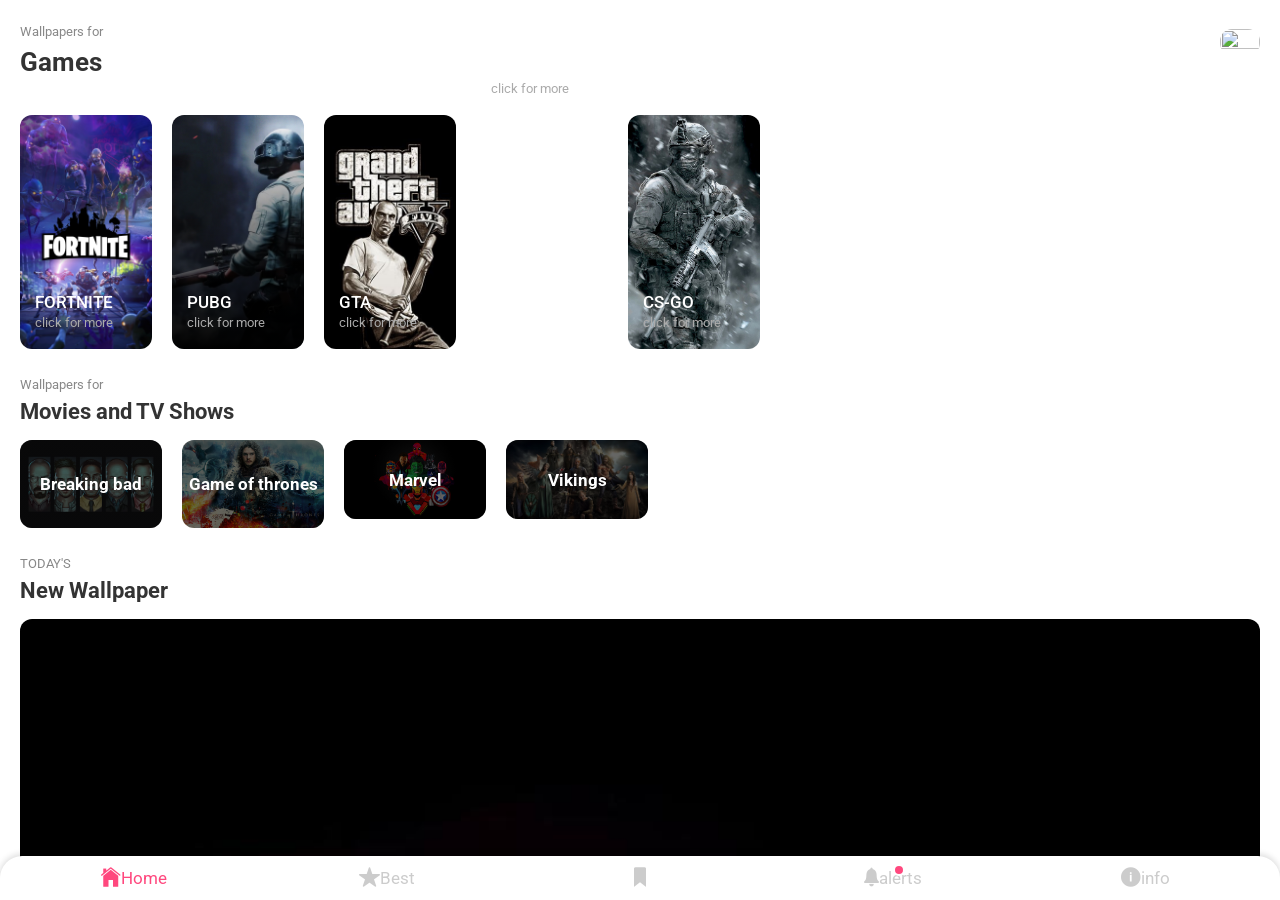
==== commit 6ef7efef: "Update index.html" ====
--- a/index.html
+++ b/index.html
@@ -150,7 +150,7 @@
 									<div class="swiper-slide">
 										<a  onClick="parent.location='gta.html'">
 										
-											<img src="images/games/gta/3.jpeg" alt="">
+											<img src="images/games/gta/2.jpeg" alt="">
 											<div class="caption">
 												<h4>GTA</h4>
                                                                                               <span>click for more</span>
--- a/css/style.css
+++ b/css/style.css
@@ -88,6 +88,8 @@
 - account settings and change password
 
 */
+/*--------------loader------------*/
+
 
 /* ========== GENERAL ========== */
 
@@ -99,7 +101,10 @@
     font-weight: 400;
     background: #fff;
     line-height: 22px;
-}
+
+}
+
+
 
 h1,
 h2,
@@ -167,9 +172,7 @@
     display: block;
 }
 
-.page {
-    background: #fff;
-}
+
 
 @-moz-document url-prefix() {
     .page-content {
@@ -200,12 +203,12 @@
 }
 
 .ios .toolbar.toolbar-bottom .toolbar-inner .tab-link.tab-link-active {
-    color: #ff5b44;
+    color: #ff487e;
 }
 
 .ios .toolbar.toolbar-bottom .toolbar-inner .tab-link .notification-point {
     display: inline-block;
-    background: #ff5b44;
+    background: #ff487e;
     width: 8px;
     height: 8px;
     border-radius: 50%;
@@ -248,7 +251,7 @@
 }
 
 .swiper-container.swiper-container-horizontal > .swiper-pagination-bullets .swiper-pagination-bullet.swiper-pagination-bullet-active {
-    background: #ff5b44;
+    background: #ff487e;
 }
 
 /* searchbar */
@@ -287,7 +290,7 @@
 }
 
 .navbar .link {
-    color: #ff5b44;
+    color: #ff487e;
 }
 
 .navbar .link i {
@@ -323,7 +326,7 @@
     font-size: 20px;
     width: 20px;
     text-align: center;
-    color: #ff5b44;
+    color: #ff487e;
 }
 
 .list .item-inner::before {
@@ -562,7 +565,7 @@
 
 .page-content a.nav-back i {
     color: #fff;
-    background: #ff5b44;
+    background: #ff487e;
     width: 35px;
     height: 35px;
     line-height: 35px;
@@ -722,7 +725,7 @@
 
 /* button default */
 .button {
-    background: #ff5b44;
+    background: #ff487e;
     border-radius: 8px;
     padding: 0 20px;
     height: 45px;
@@ -735,21 +738,21 @@
 }
 
 .button:focus {
-    background: #ff5b44;
+    background: #ff487e;
     color: #fff;
     outline: 0;
 }
 
 .btn-secondary {
     background: transparent;
-    border: 1px solid #ff5b44;
-    color: #ff5b44;
+    border: 1px solid #ff487e;
+    color: #ff487e;
 }
 
 .btn-secondary:focus {
     background: transparent;
-    border: 1px solid #ff5b44;
-    color: #ff5b44;
+    border: 1px solid #ff487e;
+    color: #ff487e;
     outline: 0;
 }
 
@@ -791,7 +794,7 @@
 
 .header-title .profile-avatar .image .notification-point {
     display: inline-block;
-    background: #ff5b44;
+    background: #ff487e;
     width: 10px;
     height: 10px;
     border-radius: 50%;
@@ -920,7 +923,7 @@
 }
 
 .rate-destination ul li i {
-    color: #ff5b44;
+    color: #ff487e;
     font-size: 16px;
 }
 
@@ -985,7 +988,7 @@
 }
 
 .recommended-tour .wrap-image .who-likes i {
-    color: #ff5b44;
+    color: #ff487e;
     margin-right: 5px;
 }
 
@@ -1059,7 +1062,7 @@
 }
 
 .favorite-category .swiper-wrapper .swiper-slide .content.content-active {
-    background: #ff5b44;
+    background: #ff487e;
     color: #fff;
 }
 
@@ -1085,7 +1088,7 @@
 }
 
 .favorite-item .content .image .favorite-icon i {
-    color: #ff5b44;
+    color: #ff487e;
     font-size: 24px;
     text-shadow: 0 0px 12px rgba(0, 0, 0, 0.39);
 }
@@ -1105,7 +1108,7 @@
 
 .favorite-item .content .text .price-booking h5 {
     font-size: 16px;
-    color: #ff5b44;
+    color: #ff487e;
 }
 
 /* ========== END TAB FAVORITE ========== */
@@ -1201,7 +1204,7 @@
 }
 
 .recommended-hotel .swiper-slide .text .price-booking h5 {
-    color: #ff5b44;
+    color: #ff487e;
     font-size: 18px;
 }
 
@@ -1219,7 +1222,7 @@
     width: 40px;
     height: 40px;
     line-height: 40px;
-    background: #ff5b44;
+    background: #ff487e;
     color: #fff;
     border-radius: 50%;
     text-align: center;
@@ -1234,7 +1237,7 @@
 
 .notifi .content .text .notification-point {
     display: inline-block;
-    background: #ff5b44;
+    background: #ff487e;
     width: 8px;
     height: 8px;
     border-radius: 50%;
@@ -1315,7 +1318,7 @@
     width: 35px;
     height: 35px;
     line-height: 35px;
-    background: #ff5b44;
+    background: #ff487e;
     color: #fff;
     font-size: 20px;
     text-align: center;
@@ -1417,7 +1420,7 @@
 }
 
 .travel-details .image-header .favorite-icon i {
-    color: #ff5b44;
+    color: #ff487e;
     font-size: 24px;
     text-shadow: 0 0px 12px rgba(0, 0, 0, 0.39);
 }
@@ -1444,7 +1447,7 @@
 }
 
 .travel-details .details-title .detail-more ul li .price-booking h5 {
-    color: #ff5b44;
+    color: #ff487e;
 }
 
 .travel-details .details-title .detail-more ul li:last-child {
@@ -1452,7 +1455,7 @@
 }
 
 .travel-details .details-title .detail-more ul li:last-child i {
-    color: #ff5b44;
+    color: #ff487e;
     margin-right: 5px;
 }
 
@@ -1464,7 +1467,7 @@
 
 .travel-details .details-title .rate-destination ul li:last-child a {
     margin-left: 10px;
-    color: #ff5b44;
+    color: #ff487e;
     text-decoration: underline;
 }
 
@@ -1535,7 +1538,7 @@
 }
 
 .all-reviews .user-rate-content .rate-destination ul li i {
-    color: #ff5b44;
+    color: #ff487e;
     font-size: 14px;
 }
 
@@ -1555,7 +1558,7 @@
     left: 0;
     width: 90%;
     height: 100%;
-    background: #ff5b44;
+    background: #ff487e;
     border-radius: 20px;
 }
 
@@ -1569,7 +1572,7 @@
 }
 
 .all-reviews .tap-star-rate ul li i {
-    color: #ff5b44;
+    color: #ff487e;
 }
 
 .all-reviews .tap-star-rate ul li:first-child {
@@ -1632,7 +1635,7 @@
 }
 
 .country-details .desc-details ul li .price-booking h5 {
-    color: #ff5b44;
+    color: #ff487e;
 }
 
 .country-details .desc-details ul li:last-child {
@@ -1640,7 +1643,7 @@
 }
 
 .country-details .desc-details ul li:last-child i {
-    color: #ff5b44;
+    color: #ff487e;
     margin-right: 5px;
 }
 
@@ -1664,7 +1667,7 @@
 
 .explore-category-place .wrap-image .caption .price-booking h5 {
     font-size: 16px;
-    color: #ff5b44;
+    color: #ff487e;
 }
 
 .explore-category-place .wrap-image .rate-destination {
@@ -1699,16 +1702,16 @@
 
 .explore-category-tour .wrap-image .caption .location i {
     margin-right: 5px;
-    color: #ff5b44;
+    color: #ff487e;
 }
 
 /* language */
 .ios .radio input[type="radio"]:checked ~ .icon-radio {
-    border-color: #ff5b44;
+    border-color: #ff487e;
 }
 
 .ios .radio input[type="radio"]:checked ~ .icon-radio::after {
-    color: #ff5b44;
+    color: #ff487e;
     width: 18px;
     transition: all .2s ease-in-out;
 }
@@ -1735,7 +1738,7 @@
 
 .privacy .desc-list .content .icons i {
     margin-right: 15px;
-    color: #ff5b44;
+    color: #ff487e;
     font-size: 20px;
 }
 
@@ -1774,7 +1777,7 @@
 }
 
 .help-details .help-action a {
-    background: #ff5b44;
+    background: #ff487e;
     color: #fff;
     border-radius: 20px;
     height: 30px;
@@ -1803,7 +1806,7 @@
 }
 
 .about-us .about-feature .content i {
-    background: #ff5b44;
+    background: #ff487e;
     width: 70px;
     height: 70px;
     line-height: 70px;
@@ -1868,7 +1871,7 @@
     margin-left: 10px;
     font-size: 15px;
     font-weight: 500;
-    color: #ff5b44;
+    color: #ff487e;
 }
 
 /* forgot password */
@@ -1896,7 +1899,7 @@
     margin-left: 10px;
     font-size: 15px;
     font-weight: 500;
-    color: #ff5b44;
+    color: #ff487e;
 }
 
 .forgot-password .button-default .button {
@@ -1974,4 +1977,4 @@
     vertical-align: baseline;
 }
 
-/* ========== END PAGES ========== */+/* ========== END PAGES ========== */
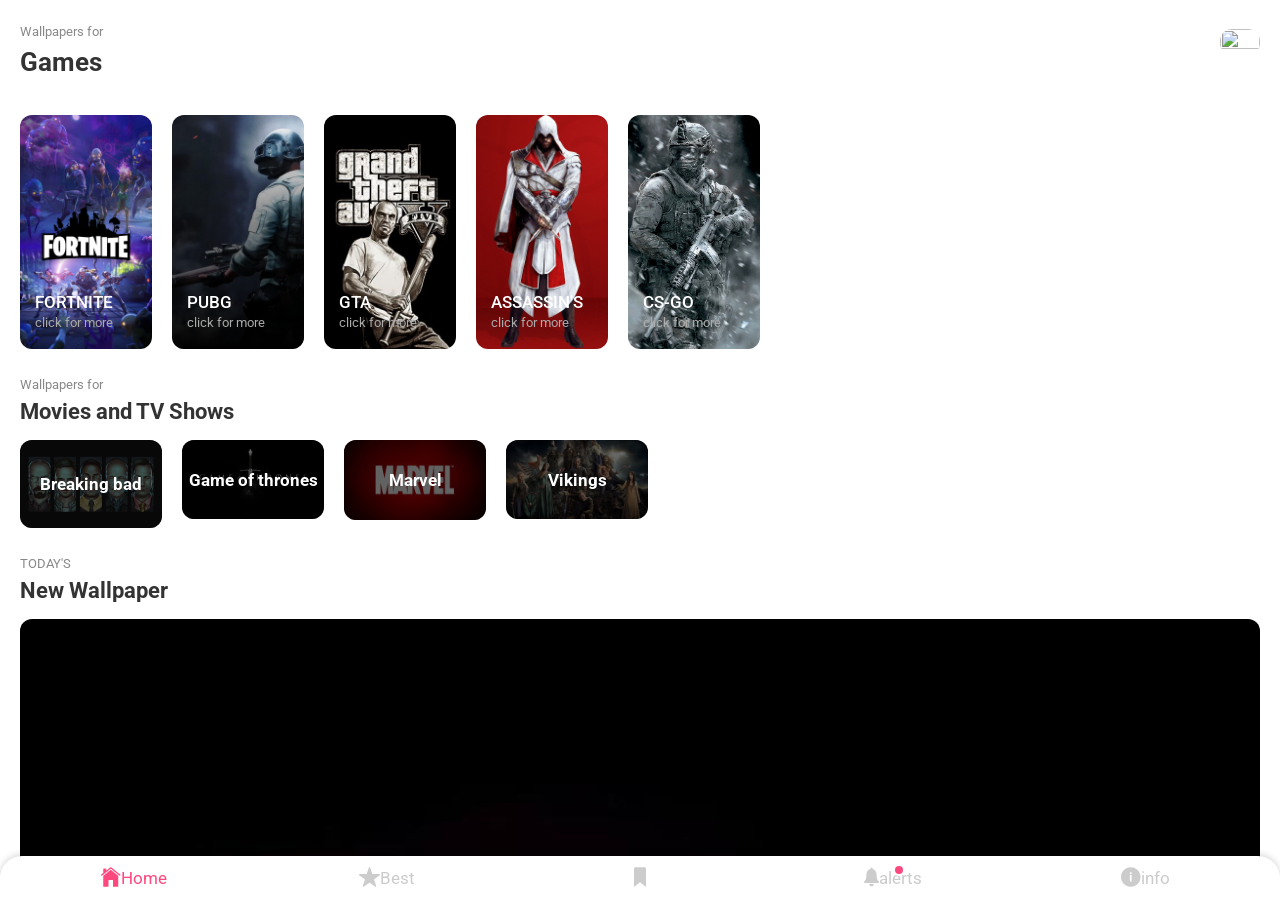
==== commit 069731fd: "Update index.html" ====
--- a/index.html
+++ b/index.html
@@ -127,7 +127,7 @@
 								<div class="swiper-wrapper">
 									<div class="swiper-slide">
 										
-                                                                   	<a  onClick="parent.location='fortnite.html'">
+                                                                   	<a  onClick="parent.location='images/games/fortnite/ok.html'">
 										
 											<img src="images/games/fortnite/main.jpeg"  alt="">
 											<div class="caption">
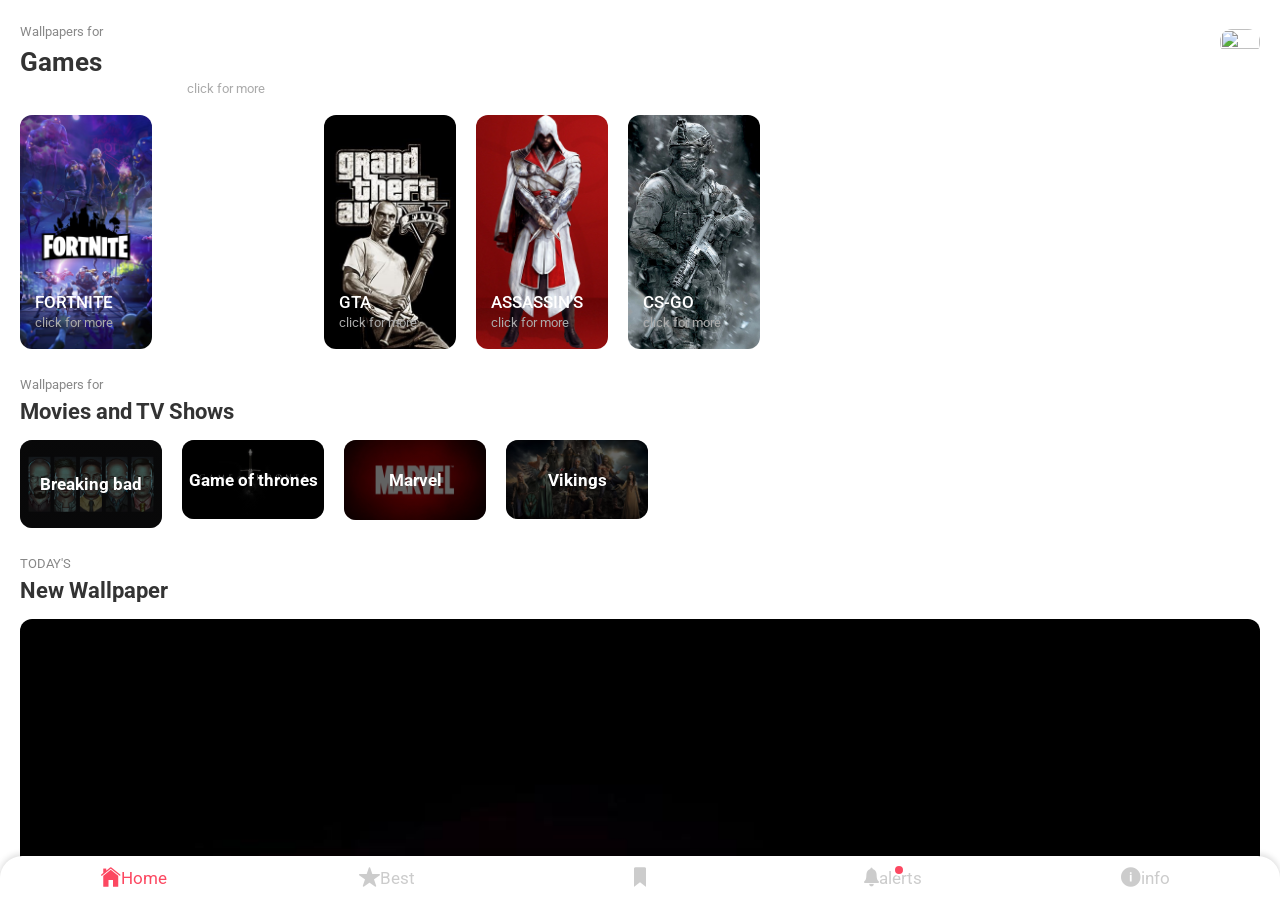
==== commit 8c84f3d6: "Update index.html" ====
--- a/index.html
+++ b/index.html
@@ -137,10 +137,10 @@
 										</a>
 									</div>
 									<div class="swiper-slide">
-								<a  onClick="parent.location='pubg.html'">
+								<a  onClick="parent.location='images/games/pubg/ok.html'">
 											<div class="half-mask"></div>
 											
-											<img src="images/games/pubg/main.jpeg" alt="">
+											<img src="images/games/pubg/main.html" alt="">
 											<div class="caption">
 												<h4>PUBG</h4>
 												<span>click for more</span>
@@ -148,7 +148,7 @@
 										</a>
 									</div>
 									<div class="swiper-slide">
-										<a  onClick="parent.location='gta.html'">
+										<a  onClick="parent.location='images/games/gta/ok.html'">
 										
 											<img src="images/games/gta/2.jpeg" alt="">
 											<div class="caption">
@@ -159,7 +159,7 @@
 										</a>
 									</div>
 									<div class="swiper-slide">
-											<a  onClick="parent.location='sin.html'">
+											<a  onClick="parent.location='images/games/sin/ok.html'">
 											
 											<img src="images/games/sin/main.jpeg" alt="">
 											<div class="caption">
@@ -169,7 +169,7 @@
 										</a>
 									</div>
 	<div class="swiper-slide">
-											<a  onClick="parent.location='all.html'">
+											<a  onClick="parent.location='images/games/cs/ok.html'">
 											
 											<img src="images/games/cs/main.jpeg" alt="">
 											<div class="caption">
--- a/css/style.css
+++ b/css/style.css
@@ -203,12 +203,12 @@
 }
 
 .ios .toolbar.toolbar-bottom .toolbar-inner .tab-link.tab-link-active {
-    color: #ff487e;
+    color: #fc4861;
 }
 
 .ios .toolbar.toolbar-bottom .toolbar-inner .tab-link .notification-point {
     display: inline-block;
-    background: #ff487e;
+    background: #fc4861;
     width: 8px;
     height: 8px;
     border-radius: 50%;
@@ -251,7 +251,7 @@
 }
 
 .swiper-container.swiper-container-horizontal > .swiper-pagination-bullets .swiper-pagination-bullet.swiper-pagination-bullet-active {
-    background: #ff487e;
+    background: #fc4861;
 }
 
 /* searchbar */
@@ -290,7 +290,7 @@
 }
 
 .navbar .link {
-    color: #ff487e;
+    color: #fc4861;
 }
 
 .navbar .link i {
@@ -326,7 +326,7 @@
     font-size: 20px;
     width: 20px;
     text-align: center;
-    color: #ff487e;
+    color: #fc4861;
 }
 
 .list .item-inner::before {
@@ -565,7 +565,7 @@
 
 .page-content a.nav-back i {
     color: #fff;
-    background: #ff487e;
+    background: #fc4861;
     width: 35px;
     height: 35px;
     line-height: 35px;
@@ -725,7 +725,7 @@
 
 /* button default */
 .button {
-    background: #ff487e;
+    background: #fc4861;
     border-radius: 8px;
     padding: 0 20px;
     height: 45px;
@@ -738,21 +738,21 @@
 }
 
 .button:focus {
-    background: #ff487e;
+    background: #fc4861;
     color: #fff;
     outline: 0;
 }
 
 .btn-secondary {
     background: transparent;
-    border: 1px solid #ff487e;
-    color: #ff487e;
+    border: 1px solid #fc4861;
+    color: #fc4861;
 }
 
 .btn-secondary:focus {
     background: transparent;
-    border: 1px solid #ff487e;
-    color: #ff487e;
+    border: 1px solid #fc4861;
+    color: #fc4861;
     outline: 0;
 }
 
@@ -794,7 +794,7 @@
 
 .header-title .profile-avatar .image .notification-point {
     display: inline-block;
-    background: #ff487e;
+    background: #fc4861;
     width: 10px;
     height: 10px;
     border-radius: 50%;
@@ -923,7 +923,7 @@
 }
 
 .rate-destination ul li i {
-    color: #ff487e;
+    color: #fc4861;
     font-size: 16px;
 }
 
@@ -988,7 +988,7 @@
 }
 
 .recommended-tour .wrap-image .who-likes i {
-    color: #ff487e;
+    color: #fc4861;
     margin-right: 5px;
 }
 
@@ -1062,7 +1062,7 @@
 }
 
 .favorite-category .swiper-wrapper .swiper-slide .content.content-active {
-    background: #ff487e;
+    background: #fc4861;
     color: #fff;
 }
 
@@ -1088,7 +1088,7 @@
 }
 
 .favorite-item .content .image .favorite-icon i {
-    color: #ff487e;
+    color: #fc4861;
     font-size: 24px;
     text-shadow: 0 0px 12px rgba(0, 0, 0, 0.39);
 }
@@ -1108,7 +1108,7 @@
 
 .favorite-item .content .text .price-booking h5 {
     font-size: 16px;
-    color: #ff487e;
+    color: #fc4861;
 }
 
 /* ========== END TAB FAVORITE ========== */
@@ -1204,7 +1204,7 @@
 }
 
 .recommended-hotel .swiper-slide .text .price-booking h5 {
-    color: #ff487e;
+    color: #fc4861;
     font-size: 18px;
 }
 
@@ -1222,7 +1222,7 @@
     width: 40px;
     height: 40px;
     line-height: 40px;
-    background: #ff487e;
+    background: #fc4861;
     color: #fff;
     border-radius: 50%;
     text-align: center;
@@ -1237,7 +1237,7 @@
 
 .notifi .content .text .notification-point {
     display: inline-block;
-    background: #ff487e;
+    background: #fc4861;
     width: 8px;
     height: 8px;
     border-radius: 50%;
@@ -1318,7 +1318,7 @@
     width: 35px;
     height: 35px;
     line-height: 35px;
-    background: #ff487e;
+    background: #fc4861;
     color: #fff;
     font-size: 20px;
     text-align: center;
@@ -1420,7 +1420,7 @@
 }
 
 .travel-details .image-header .favorite-icon i {
-    color: #ff487e;
+    color: #fc4861;
     font-size: 24px;
     text-shadow: 0 0px 12px rgba(0, 0, 0, 0.39);
 }
@@ -1447,7 +1447,7 @@
 }
 
 .travel-details .details-title .detail-more ul li .price-booking h5 {
-    color: #ff487e;
+    color: #fc4861;
 }
 
 .travel-details .details-title .detail-more ul li:last-child {
@@ -1455,7 +1455,7 @@
 }
 
 .travel-details .details-title .detail-more ul li:last-child i {
-    color: #ff487e;
+    color: #fc4861;
     margin-right: 5px;
 }
 
@@ -1467,7 +1467,7 @@
 
 .travel-details .details-title .rate-destination ul li:last-child a {
     margin-left: 10px;
-    color: #ff487e;
+    color: #fc4861;
     text-decoration: underline;
 }
 
@@ -1538,7 +1538,7 @@
 }
 
 .all-reviews .user-rate-content .rate-destination ul li i {
-    color: #ff487e;
+    color: #fc4861;
     font-size: 14px;
 }
 
@@ -1558,7 +1558,7 @@
     left: 0;
     width: 90%;
     height: 100%;
-    background: #ff487e;
+    background: #fc4861;
     border-radius: 20px;
 }
 
@@ -1572,7 +1572,7 @@
 }
 
 .all-reviews .tap-star-rate ul li i {
-    color: #ff487e;
+    color: #fc4861;
 }
 
 .all-reviews .tap-star-rate ul li:first-child {
@@ -1635,7 +1635,7 @@
 }
 
 .country-details .desc-details ul li .price-booking h5 {
-    color: #ff487e;
+    color: #fc4861;
 }
 
 .country-details .desc-details ul li:last-child {
@@ -1643,7 +1643,7 @@
 }
 
 .country-details .desc-details ul li:last-child i {
-    color: #ff487e;
+    color: #fc4861;
     margin-right: 5px;
 }
 
@@ -1667,7 +1667,7 @@
 
 .explore-category-place .wrap-image .caption .price-booking h5 {
     font-size: 16px;
-    color: #ff487e;
+    color: #fc4861;
 }
 
 .explore-category-place .wrap-image .rate-destination {
@@ -1702,16 +1702,16 @@
 
 .explore-category-tour .wrap-image .caption .location i {
     margin-right: 5px;
-    color: #ff487e;
+    color: #fc4861;
 }
 
 /* language */
 .ios .radio input[type="radio"]:checked ~ .icon-radio {
-    border-color: #ff487e;
+    border-color: #fc4861;
 }
 
 .ios .radio input[type="radio"]:checked ~ .icon-radio::after {
-    color: #ff487e;
+    color: #fc4861;
     width: 18px;
     transition: all .2s ease-in-out;
 }
@@ -1738,7 +1738,7 @@
 
 .privacy .desc-list .content .icons i {
     margin-right: 15px;
-    color: #ff487e;
+    color: #fc4861;
     font-size: 20px;
 }
 
@@ -1777,7 +1777,7 @@
 }
 
 .help-details .help-action a {
-    background: #ff487e;
+    background: #fc4861;
     color: #fff;
     border-radius: 20px;
     height: 30px;
@@ -1806,7 +1806,7 @@
 }
 
 .about-us .about-feature .content i {
-    background: #ff487e;
+    background: #fc4861;
     width: 70px;
     height: 70px;
     line-height: 70px;
@@ -1871,7 +1871,7 @@
     margin-left: 10px;
     font-size: 15px;
     font-weight: 500;
-    color: #ff487e;
+    color: #fc4861;
 }
 
 /* forgot password */
@@ -1899,7 +1899,7 @@
     margin-left: 10px;
     font-size: 15px;
     font-weight: 500;
-    color: #ff487e;
+    color: #fc4861;
 }
 
 .forgot-password .button-default .button {
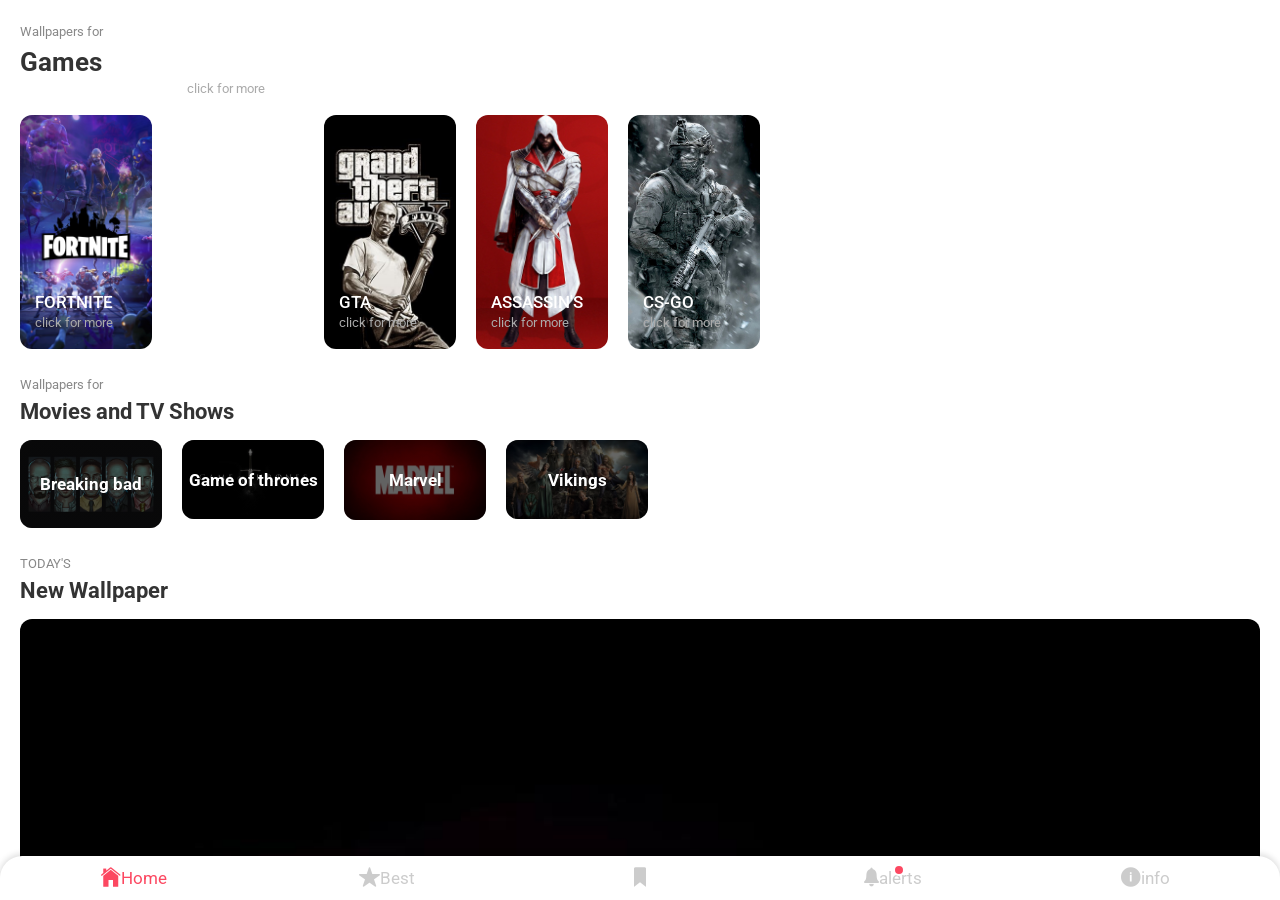
==== commit cac6dd51: "Update index.html" ====
--- a/index.html
+++ b/index.html
@@ -108,7 +108,7 @@
 											
 											<div class="image">
 												
-												<img src="" alt="">
+												
                                                                                       
 											</div>
   
